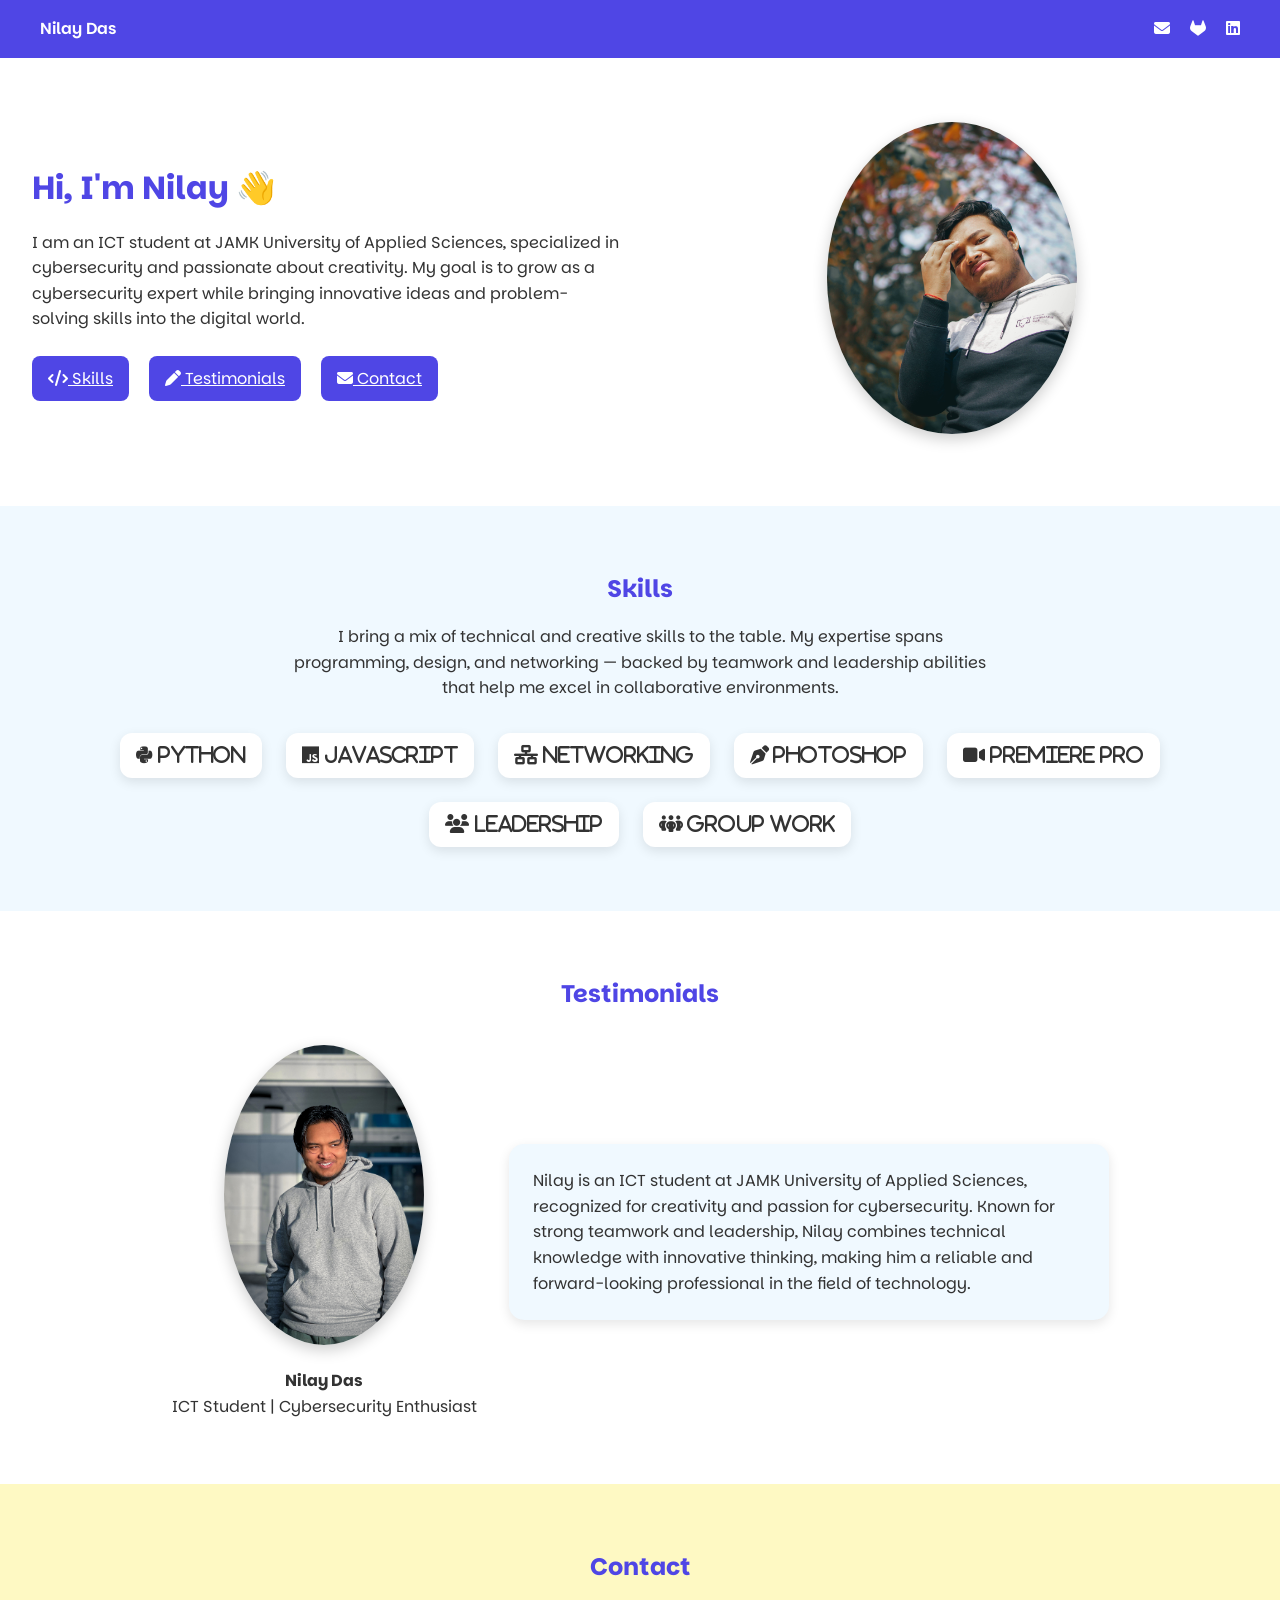
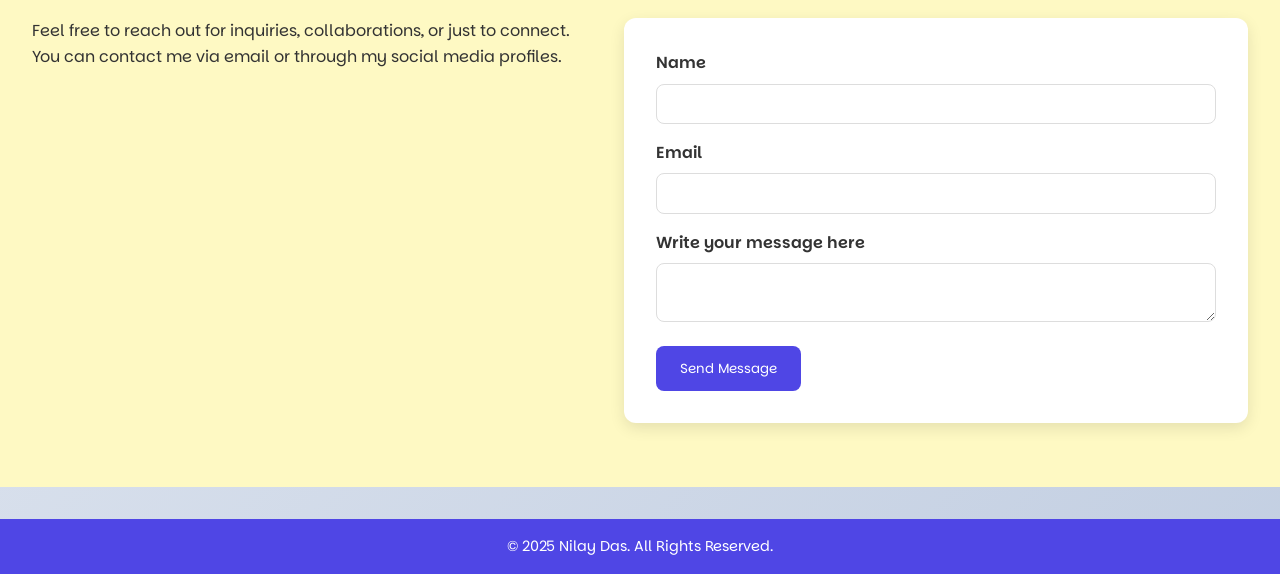
==== index.html @ c6dfdc64 "Added" ====
<!DOCTYPE html>
<html lang="en">
<head>
  <meta charset="UTF-8">
  <meta name="viewport" content="width=device-width, initial-scale=1.0">
  <title>Nilay Das | Portfolio</title>

  <link rel="preconnect" href="https://fonts.googleapis.com">
  <link rel="preconnect" href="https://fonts.gstatic.com" crossorigin>
  <link href="https://fonts.googleapis.com/css2?family=Parkinsans:wght@300..800&display=swap" rel="stylesheet">

  <link rel="stylesheet" href="https://cdnjs.cloudflare.com/ajax/libs/font-awesome/6.7.1/css/all.min.css" integrity="sha512-5Hs3dF2AEPkpNAR7UiOHba+lRSJNeM2ECkwxUIxC1Q/FLycGTbNapWXB4tP889k5T5Ju8fs4b1P5z/iB4nMfSQ==" crossorigin="anonymous" referrerpolicy="no-referrer" />

  <link rel="stylesheet" href="style.css">
</head>
<body>
  <nav class="nav-head">
    <div class="left_nav">
      <a href="index.html">Nilay Das</a>
    </div>

    <div class="right_nav">
      <a href="mailto:ag3567@student.jamk.fi" target="_blank" rel="noopener noreferrer">
        <i class="fa-solid fa-envelope"></i>
      </a>
      <a href="https://gitlab.labranet.jamk.fi/AG3567" target="_blank" rel="noopener noreferrer">
        <i class="fa-brands fa-gitlab"></i>
      </a>
      <a href="https://www.linkedin.com/in/nilay-das-b3485532b" target="_blank" rel="noopener noreferrer">
         <i class="fa-brands fa-linkedin"></i>
      </a>

    </div>
  </nav>

  <section class="about" id="about">
    <div class="text">
      <h2>Hi, I'm Nilay 👋</h2>
      <p>
        I am an ICT student at JAMK University of Applied Sciences, specialized in cybersecurity and passionate about creativity. 
        My goal is to grow as a cybersecurity expert while bringing innovative ideas and problem-solving skills into the digital world.
      </p>

      <div class="link">
        <a href="#skill"><i class="fa-solid fa-code"></i> Skills</a>
        <a href="#testimonial"><i class="fa-solid fa-pen"></i> Testimonials</a>
        <a href="#contact"><i class="fa-solid fa-envelope"></i> Contact</a>
      </div>
    </div>

    <div class="image">
      <img class="head_picture" src="Image/N2.jpg" alt="Portrait of Nilay Das">
    </div>
  </section>

  <section class="skill" id="skill">
    <div class="skill-text">
      <h2><span class="section-head">Skills</span></h2>
      <p>
        I bring a mix of technical and creative skills to the table. My expertise spans programming, design, and networking — 
        backed by teamwork and leadership abilities that help me excel in collaborative environments.
      </p>
    </div>
    <div class="skilled_topic">
      <i class="fa-brands fa-python"> Python</i>
      <i class="fa-brands fa-js"> JavaScript</i>
      <i class="fa-solid fa-network-wired"> Networking</i>
      <i class="fa-solid fa-pen-nib"> Photoshop</i>
      <i class="fa-solid fa-video"> Premiere Pro</i>
      <i class="fa-solid fa-users"> Leadership</i>
      <i class="fa-solid fa-people-group"> Group Work</i>
    </div>
  </section>

  <section class="testimonial" id="testimonial">
    <h2><span class="section-head">Testimonials</span></h2>
    <div class="testi_container">
      <div class="testi_picture">
        <img src="Image/N1.jpg" alt="Nilay Das">
        <h4>Nilay Das</h4>
        <p>ICT Student | Cybersecurity Enthusiast</p>
      </div>
      <div class="testi_text">
        <p>
          Nilay is an ICT student at JAMK University of Applied Sciences, recognized for creativity and passion for cybersecurity. 
          Known for strong teamwork and leadership, Nilay combines technical knowledge with innovative thinking, making him a reliable and forward-looking professional in the field of technology.
        </p>
      </div>
    </div>
  </section>

  <section class="contact" id="contact">
    <h2><span class="section-head">Contact</span></h2>
    <div class="con-container">
      <div class="con-text">
        <p>
          Feel free to reach out for inquiries, collaborations, or just to connect. 
          You can contact me via email or through my social media profiles.
        </p>
      </div>
      <div class="con-form">
        <form>
          <label for="name">Name</label>
          <input type="text" id="name" name="name" required>

          <label for="email">Email</label>
          <input type="email" id="email" name="email" required>

          <label for="message">Write your message here</label>
          <textarea id="message" name="message" required></textarea>

          <button type="submit">Send Message</button>
        </form>
      </div>
    </div>
  </section>

  <footer>
    <p>© 2025 Nilay Das. All Rights Reserved.</p>
  </footer>
</body>
</html>
---- style.css ----
* {
  margin: 0;
  padding: 0;
  box-sizing: border-box;
  font-family: "Parkinsans", sans-serif;
  scroll-behavior: smooth;
}

body {
  background: linear-gradient(135deg, #f5f7fa, #c3cfe2);
  color: #333;
  line-height: 1.6;
}

.nav-head {
  display: flex;
  justify-content: space-between;
  align-items: center;
  padding: 1rem 2rem;
  background: #4f46e5;
  color: white;
  position: sticky;
  top: 0;
  z-index: 1000;
}

.nav-head a {
  color: white;
  text-decoration: none;
  margin: 0 0.5rem;
  font-weight: 600;
  transition: 0.3s;
}

.nav-head a:hover {
  color: #ffcb05;
}

.about {
  display: flex;
  align-items: center;
  justify-content: space-between;
  padding: 4rem 2rem;
  flex-wrap: wrap;
  background: #ffffff;
}

.about .text {
  flex: 1;
  min-width: 300px;
  margin-right: 2rem;
}

.about h2 {
  font-size: 2rem;
  margin-bottom: 1rem;
  color: #4f46e5;
}

.about p {
  margin-bottom: 1.5rem;
}

.about .link a {
  display: inline-block;
  margin-right: 1rem;
  padding: 0.6rem 1rem;
  background: #4f46e5;
  color: white;
  border-radius: 8px;
  transition: 0.3s;
}

.about .link a:hover {
  background: #ffcb05;
  color: #333;
}

.about .image {
  flex: 1;
  text-align: center;
}

.about img {
  max-width: 250px;
  border-radius: 50%;
  box-shadow: 0 5px 15px rgba(0,0,0,0.2);
}

.skill {
  padding: 4rem 2rem;
  background: #f0f9ff;
  text-align: center;
}

.skill-text h2 {
  color: #4f46e5;
  margin-bottom: 1rem;
}

.about img,
.testi_picture img {
  max-width: 250px;
  border-radius: 50%;
  box-shadow: 0 5px 15px rgba(0,0,0,0.2);
  transition: transform 0.3s ease, box-shadow 0.3s ease;
}

.about img:hover,
.testi_picture img:hover {
  transform: scale(1.05); 
  box-shadow: 0 8px 20px rgba(0,0,0,0.25); 
}


.skill-text p {
  max-width: 700px;
  margin: 0 auto 2rem;
}

.skilled_topic {
  display: flex;
  flex-wrap: wrap;
  justify-content: center;
  gap: 1.5rem;
}

.skilled_topic i {
  font-size: 1.2rem;
  padding: 0.8rem 1rem;
  border-radius: 12px;
  background: white;
  box-shadow: 0 4px 12px rgba(0,0,0,0.1);
  transition: 0.3s;
}

.skilled_topic i:hover {
  transform: translateY(-5px);
  background: #ffcb05;
  color: #333;
}

.testimonial {
  padding: 4rem 2rem;
  background: #ffffff;
}

.testimonial h2 {
  text-align: center;
  color: #4f46e5;
  margin-bottom: 2rem;
}

.testi_container {
  display: flex;
  align-items: center;
  justify-content: center;
  flex-wrap: wrap;
  gap: 2rem;
}

.testi_picture {
  text-align: center;
}

.testi_picture img {
  width: 200px;
  border-radius: 50%;
  box-shadow: 0 5px 15px rgba(0,0,0,0.2);
  margin-bottom: 1rem;
}

.testi_text {
  max-width: 600px;
  background: #f0f9ff;
  padding: 1.5rem;
  border-radius: 15px;
  box-shadow: 0 4px 12px rgba(0,0,0,0.1);
}

.contact {
  padding: 4rem 2rem;
  background: #fef9c3;
}

.contact h2 {
  text-align: center;
  color: #4f46e5;
  margin-bottom: 2rem;
}

.con-container {
  display: flex;
  justify-content: center;
  align-items: flex-start;
  gap: 2rem;
  flex-wrap: wrap;
}

.con-text {
  flex: 1;
  min-width: 250px;
}

.con-form {
  flex: 1;
  min-width: 300px;
  background: white;
  padding: 2rem;
  border-radius: 12px;
  box-shadow: 0 5px 15px rgba(0,0,0,0.1);
}

.con-form label {
  display: block;
  margin-bottom: 0.5rem;
  font-weight: 600;
}

.con-form input,
.con-form textarea {
  width: 100%;
  padding: 0.6rem;
  margin-bottom: 1rem;
  border: 1px solid #ddd;
  border-radius: 8px;
}

.con-form button {
  padding: 0.8rem 1.5rem;
  background: #4f46e5;
  color: white;
  border: none;
  border-radius: 8px;
  cursor: pointer;
  transition: 0.3s;
}

.con-form button:hover {
  background: #ffcb05;
  color: #333;
}

footer {
  text-align: center;
  padding: 1rem;
  background: #4f46e5;
  color: white;
  font-size: 0.9rem;
  margin-top: 2rem;
}

@media (max-width: 768px) {
  .about {
    flex-direction: column;
    text-align: center;
  }

  .about .text {
    margin-right: 0;
  }

  .con-container {
    flex-direction: column;
  }

  .testi_container {
    flex-direction: column;
  }
}
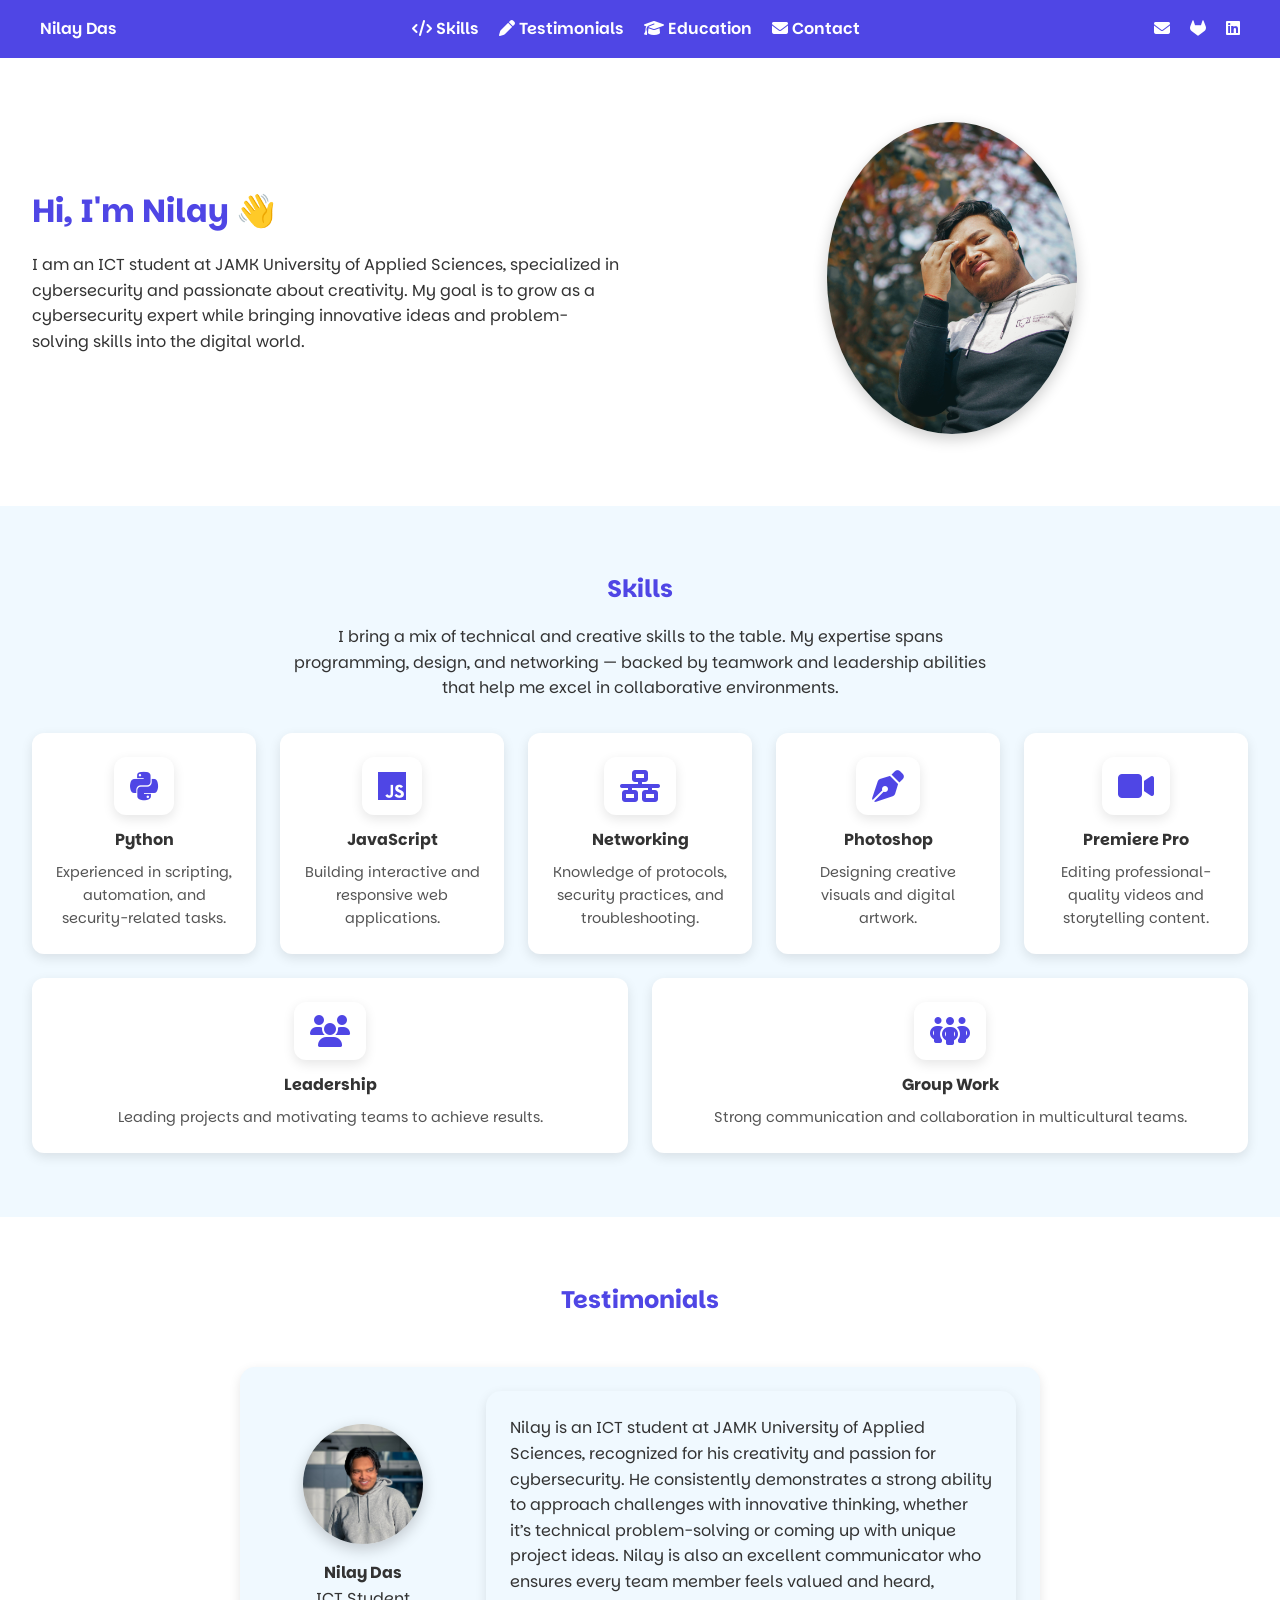
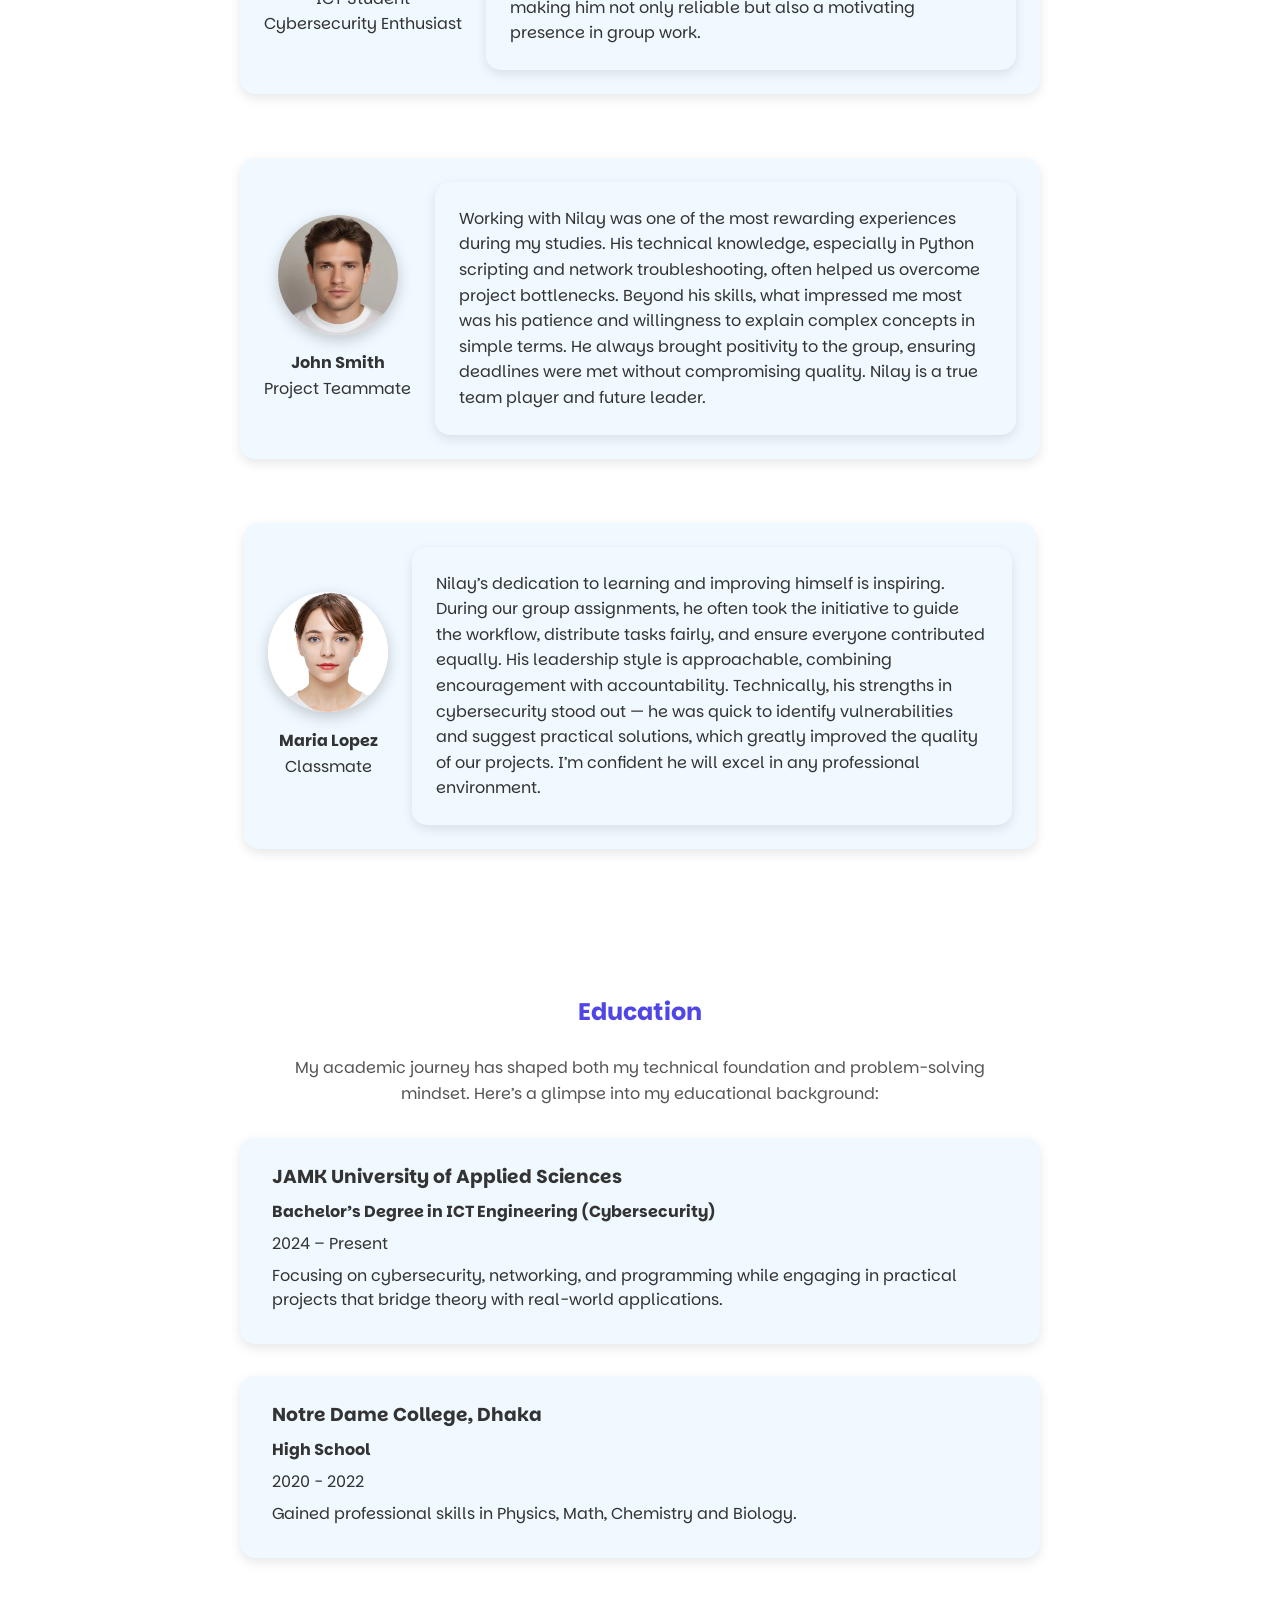
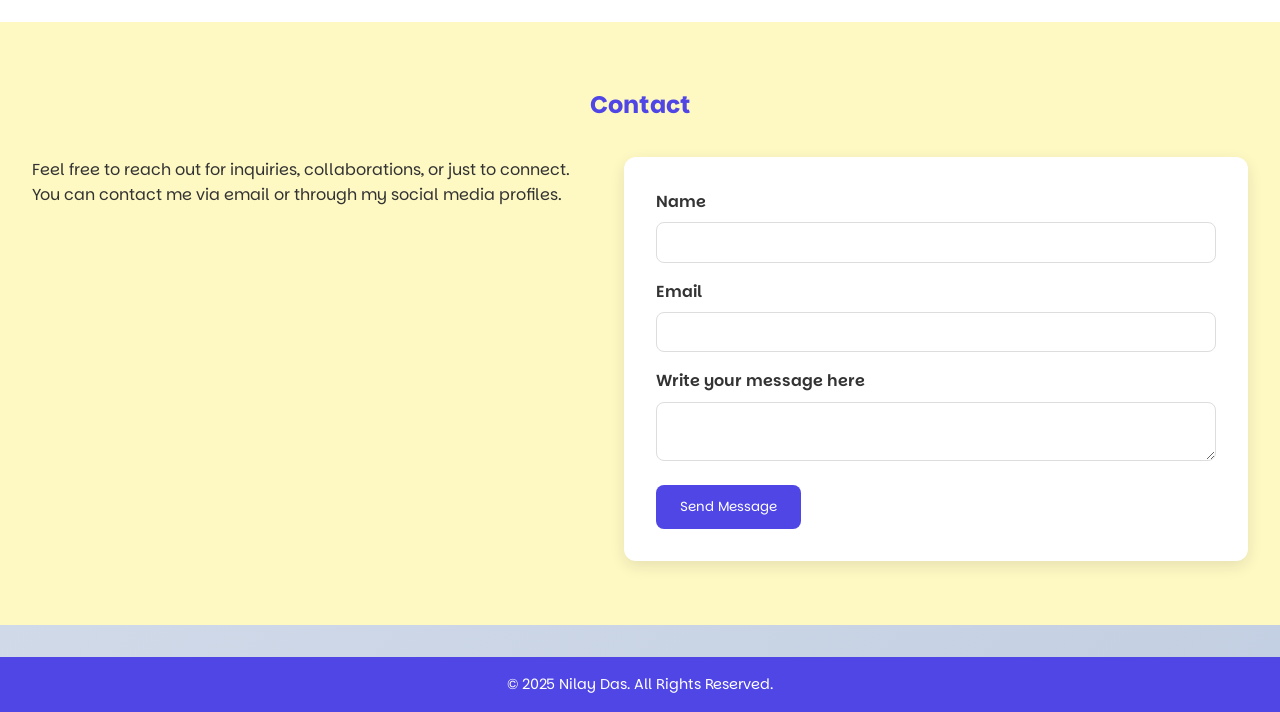
==== commit df2ae9ec: "done" ====
--- a/index.html
+++ b/index.html
@@ -18,6 +18,13 @@
     <div class="left_nav">
       <a href="index.html">Nilay Das</a>
     </div>
+
+    <div class="link">
+        <a href="#skill"><i class="fa-solid fa-code"></i> Skills</a>
+        <a href="#testimonial"><i class="fa-solid fa-pen"></i> Testimonials</a>
+        <a href="#education"><i class="fa-solid fa-graduation-cap"></i> Education</a>
+        <a href="#contact"><i class="fa-solid fa-envelope"></i> Contact</a>
+      </div>
 
     <div class="right_nav">
       <a href="mailto:ag3567@student.jamk.fi" target="_blank" rel="noopener noreferrer">
@@ -41,11 +48,7 @@
         My goal is to grow as a cybersecurity expert while bringing innovative ideas and problem-solving skills into the digital world.
       </p>
 
-      <div class="link">
-        <a href="#skill"><i class="fa-solid fa-code"></i> Skills</a>
-        <a href="#testimonial"><i class="fa-solid fa-pen"></i> Testimonials</a>
-        <a href="#contact"><i class="fa-solid fa-envelope"></i> Contact</a>
-      </div>
+      
     </div>
 
     <div class="image">
@@ -54,40 +57,144 @@
   </section>
 
   <section class="skill" id="skill">
-    <div class="skill-text">
-      <h2><span class="section-head">Skills</span></h2>
-      <p>
-        I bring a mix of technical and creative skills to the table. My expertise spans programming, design, and networking — 
-        backed by teamwork and leadership abilities that help me excel in collaborative environments.
-      </p>
-    </div>
-    <div class="skilled_topic">
-      <i class="fa-brands fa-python"> Python</i>
-      <i class="fa-brands fa-js"> JavaScript</i>
-      <i class="fa-solid fa-network-wired"> Networking</i>
-      <i class="fa-solid fa-pen-nib"> Photoshop</i>
-      <i class="fa-solid fa-video"> Premiere Pro</i>
-      <i class="fa-solid fa-users"> Leadership</i>
-      <i class="fa-solid fa-people-group"> Group Work</i>
-    </div>
-  </section>
+  <div class="skill-text">
+    <h2><span class="section-head">Skills</span></h2>
+    <p>
+      I bring a mix of technical and creative skills to the table. My expertise spans programming, design, and networking — 
+      backed by teamwork and leadership abilities that help me excel in collaborative environments.
+    </p>
+  </div>
+  <div class="skilled_topic">
+    <div class="skill-card">
+      <i class="fa-brands fa-python"></i>
+      <h4>Python</h4>
+      <p>Experienced in scripting, automation, and security-related tasks.</p>
+    </div>
+    <div class="skill-card">
+      <i class="fa-brands fa-js"></i>
+      <h4>JavaScript</h4>
+      <p>Building interactive and responsive web applications.</p>
+    </div>
+    <div class="skill-card">
+      <i class="fa-solid fa-network-wired"></i>
+      <h4>Networking</h4>
+      <p>Knowledge of protocols, security practices, and troubleshooting.</p>
+    </div>
+    <div class="skill-card">
+      <i class="fa-solid fa-pen-nib"></i>
+      <h4>Photoshop</h4>
+      <p>Designing creative visuals and digital artwork.</p>
+    </div>
+    <div class="skill-card">
+      <i class="fa-solid fa-video"></i>
+      <h4>Premiere Pro</h4>
+      <p>Editing professional-quality videos and storytelling content.</p>
+    </div>
+    <div class="skill-card">
+      <i class="fa-solid fa-users"></i>
+      <h4>Leadership</h4>
+      <p>Leading projects and motivating teams to achieve results.</p>
+    </div>
+    <div class="skill-card">
+      <i class="fa-solid fa-people-group"></i>
+      <h4>Group Work</h4>
+      <p>Strong communication and collaboration in multicultural teams.</p>
+    </div>
+  </div>
+</section>
+
 
   <section class="testimonial" id="testimonial">
-    <h2><span class="section-head">Testimonials</span></h2>
-    <div class="testi_container">
+  <h2><span class="section-head">Testimonials</span></h2>
+  <div class="testi_container">
+    
+    <div class="testi_item">
       <div class="testi_picture">
         <img src="Image/N1.jpg" alt="Nilay Das">
         <h4>Nilay Das</h4>
-        <p>ICT Student | Cybersecurity Enthusiast</p>
+        <p>ICT Student <br> Cybersecurity Enthusiast</p>
       </div>
       <div class="testi_text">
         <p>
-          Nilay is an ICT student at JAMK University of Applied Sciences, recognized for creativity and passion for cybersecurity. 
-          Known for strong teamwork and leadership, Nilay combines technical knowledge with innovative thinking, making him a reliable and forward-looking professional in the field of technology.
+          Nilay is an ICT student at JAMK University of Applied Sciences, recognized for his creativity and passion for cybersecurity. 
+          He consistently demonstrates a strong ability to approach challenges with innovative thinking, whether it’s technical problem-solving 
+          or coming up with unique project ideas. Nilay is also an excellent communicator who ensures every team member feels valued and heard, 
+          making him not only reliable but also a motivating presence in group work.
+        </p>
+      </div>
+    </div>
+
+    <div class="testi_item">
+      <div class="testi_picture">
+        <img src="Image/OIP.webp" alt="Colleague 1">
+        <h4>John Smith</h4>
+        <p>Project Teammate</p>
+      </div>
+      <div class="testi_text">
+        <p>
+          Working with Nilay was one of the most rewarding experiences during my studies. 
+          His technical knowledge, especially in Python scripting and network troubleshooting, 
+          often helped us overcome project bottlenecks. Beyond his skills, what impressed me most was his patience 
+          and willingness to explain complex concepts in simple terms. He always brought positivity to the group, 
+          ensuring deadlines were met without compromising quality. Nilay is a true team player and future leader.
+        </p>
+      </div>
+    </div>
+
+    <div class="testi_item">
+      <div class="testi_picture">
+        <img src="Image/N3.jpg" alt="Colleague 2">
+        <h4>Maria Lopez</h4>
+        <p>Classmate</p>
+      </div>
+      <div class="testi_text">
+        <p>
+          Nilay’s dedication to learning and improving himself is inspiring. 
+          During our group assignments, he often took the initiative to guide the workflow, 
+          distribute tasks fairly, and ensure everyone contributed equally. His leadership style is approachable, 
+          combining encouragement with accountability. Technically, his strengths in cybersecurity stood out — 
+          he was quick to identify vulnerabilities and suggest practical solutions, which greatly improved the quality of our projects. 
+          I’m confident he will excel in any professional environment.
+        </p>
+      </div>
+    </div>
+
+  </div>
+</section>
+
+
+
+    <section class="education" id="education">
+    <div class="education-text">
+      <h2><span class="section-head">Education</span></h2>
+      <p>
+        My academic journey has shaped both my technical foundation and problem-solving mindset. 
+        Here’s a glimpse into my educational background:
+      </p>
+    </div>
+
+    <div class="edu-container">
+      <div class="edu-item">
+        <h3>JAMK University of Applied Sciences</h3>
+        <p><strong>Bachelor’s Degree in ICT Engineering (Cybersecurity)</strong></p>
+        <p>2024 – Present</p>
+        <p>
+          Focusing on cybersecurity, networking, and programming while engaging in practical projects 
+          that bridge theory with real-world applications.
+        </p>
+      </div>
+
+      <div class="edu-item">
+        <h3>Notre Dame College, Dhaka</h3>
+        <p><strong>High School</strong></p>
+        <p>2020 - 2022</p>
+        <p>
+          Gained professional skills in Physics, Math, Chemistry and Biology.
         </p>
       </div>
     </div>
   </section>
+
 
   <section class="contact" id="contact">
     <h2><span class="section-head">Contact</span></h2>
--- a/style.css
+++ b/style.css
@@ -176,6 +176,114 @@
   padding: 1.5rem;
   border-radius: 15px;
   box-shadow: 0 4px 12px rgba(0,0,0,0.1);
+}
+
+.education {
+  padding: 4rem 2rem;
+  background: #ffffff;
+}
+
+.education h2 {
+  text-align: center;
+  color: #4f46e5;
+  margin-bottom: 1.5rem;
+}
+
+.education-text p {
+  max-width: 700px;
+  margin: 0 auto 2rem;
+  text-align: center;
+  color: #555;
+}
+
+.edu-container {
+  display: flex;
+  flex-direction: column;
+  gap: 2rem;
+  max-width: 800px;
+  margin: 0 auto;
+}
+
+.edu-item {
+  background: #f0f9ff;
+  padding: 1.5rem 2rem;
+  border-radius: 15px;
+  box-shadow: 0 4px 12px rgba(0,0,0,0.1);
+  transition: transform 0.3s ease, box-shadow 0.3s ease;
+}
+
+.edu-item:hover {
+  transform: translateY(-5px);
+  box-shadow: 0 6px 18px rgba(0,0,0,0.15);
+}
+
+.edu-item h3 {
+  color: #333;
+  margin-bottom: 0.5rem;
+}
+
+.edu-item p {
+  margin-bottom: 0.5rem;
+  line-height: 1.5;
+}
+
+
+.skill-card {
+  flex: 1 1 220px;
+  background: white;
+  padding: 1.5rem;
+  border-radius: 12px;
+  box-shadow: 0 4px 12px rgba(0,0,0,0.1);
+  text-align: center;
+  transition: transform 0.3s ease, box-shadow 0.3s ease;
+}
+
+.skill-card i {
+  font-size: 2rem;
+  margin-bottom: 0.8rem;
+  color: #4f46e5;
+}
+
+.skill-card h4 {
+  margin-bottom: 0.5rem;
+  color: #333;
+}
+
+.skill-card p {
+  font-size: 0.9rem;
+  color: #555;
+}
+
+.skill-card:hover {
+  transform: translateY(-5px);
+  box-shadow: 0 6px 18px rgba(0,0,0,0.15);
+}
+
+.testi_item {
+  display: flex;
+  align-items: center;
+  gap: 1.5rem;
+  background: #f0f9ff;
+  padding: 1.5rem;
+  border-radius: 15px;
+  box-shadow: 0 4px 12px rgba(0,0,0,0.1);
+  max-width: 800px;
+  margin: 1rem auto;
+  flex-wrap: wrap;
+}
+
+.testi_item .testi_picture {
+  text-align: center;
+}
+
+.testi_item .testi_picture img {
+  width: 120px;
+  border-radius: 50%;
+  margin-bottom: 0.5rem;
+}
+
+.testi_item .testi_text {
+  flex: 1;
 }
 
 .contact {
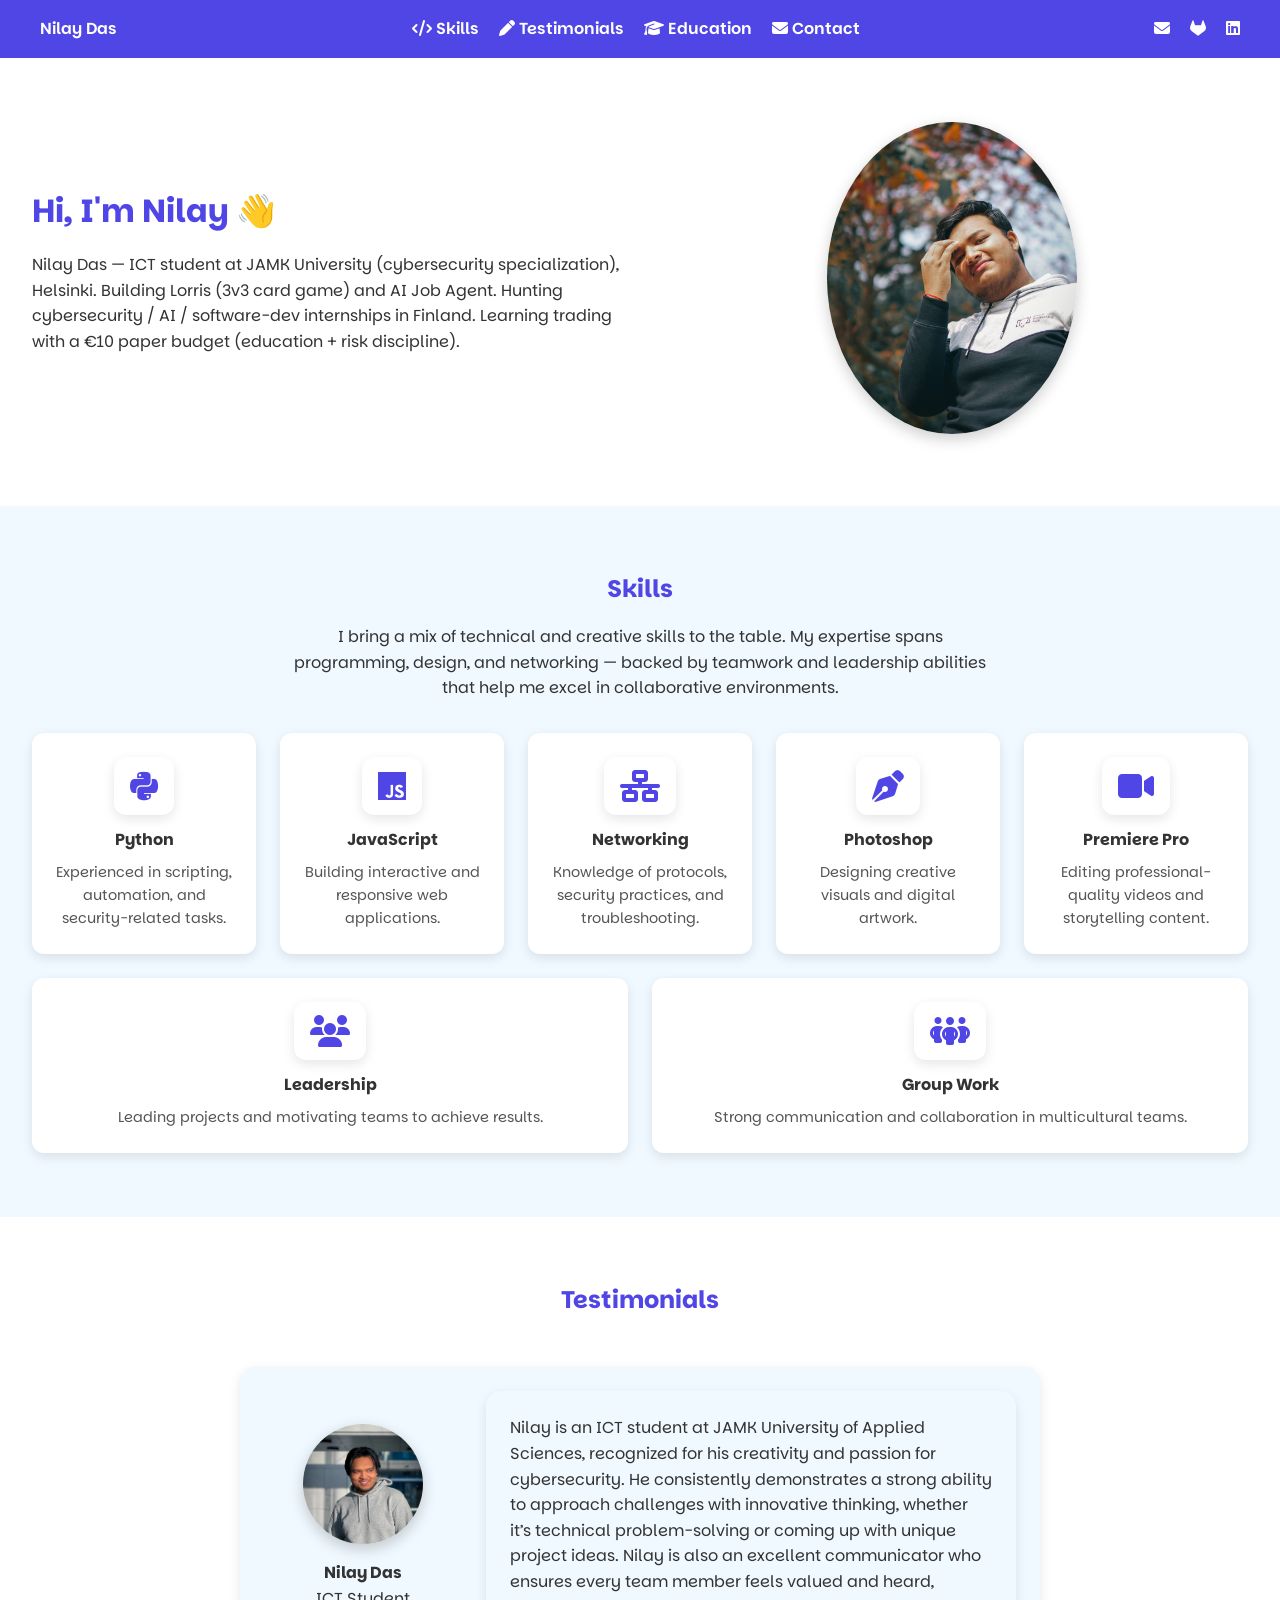
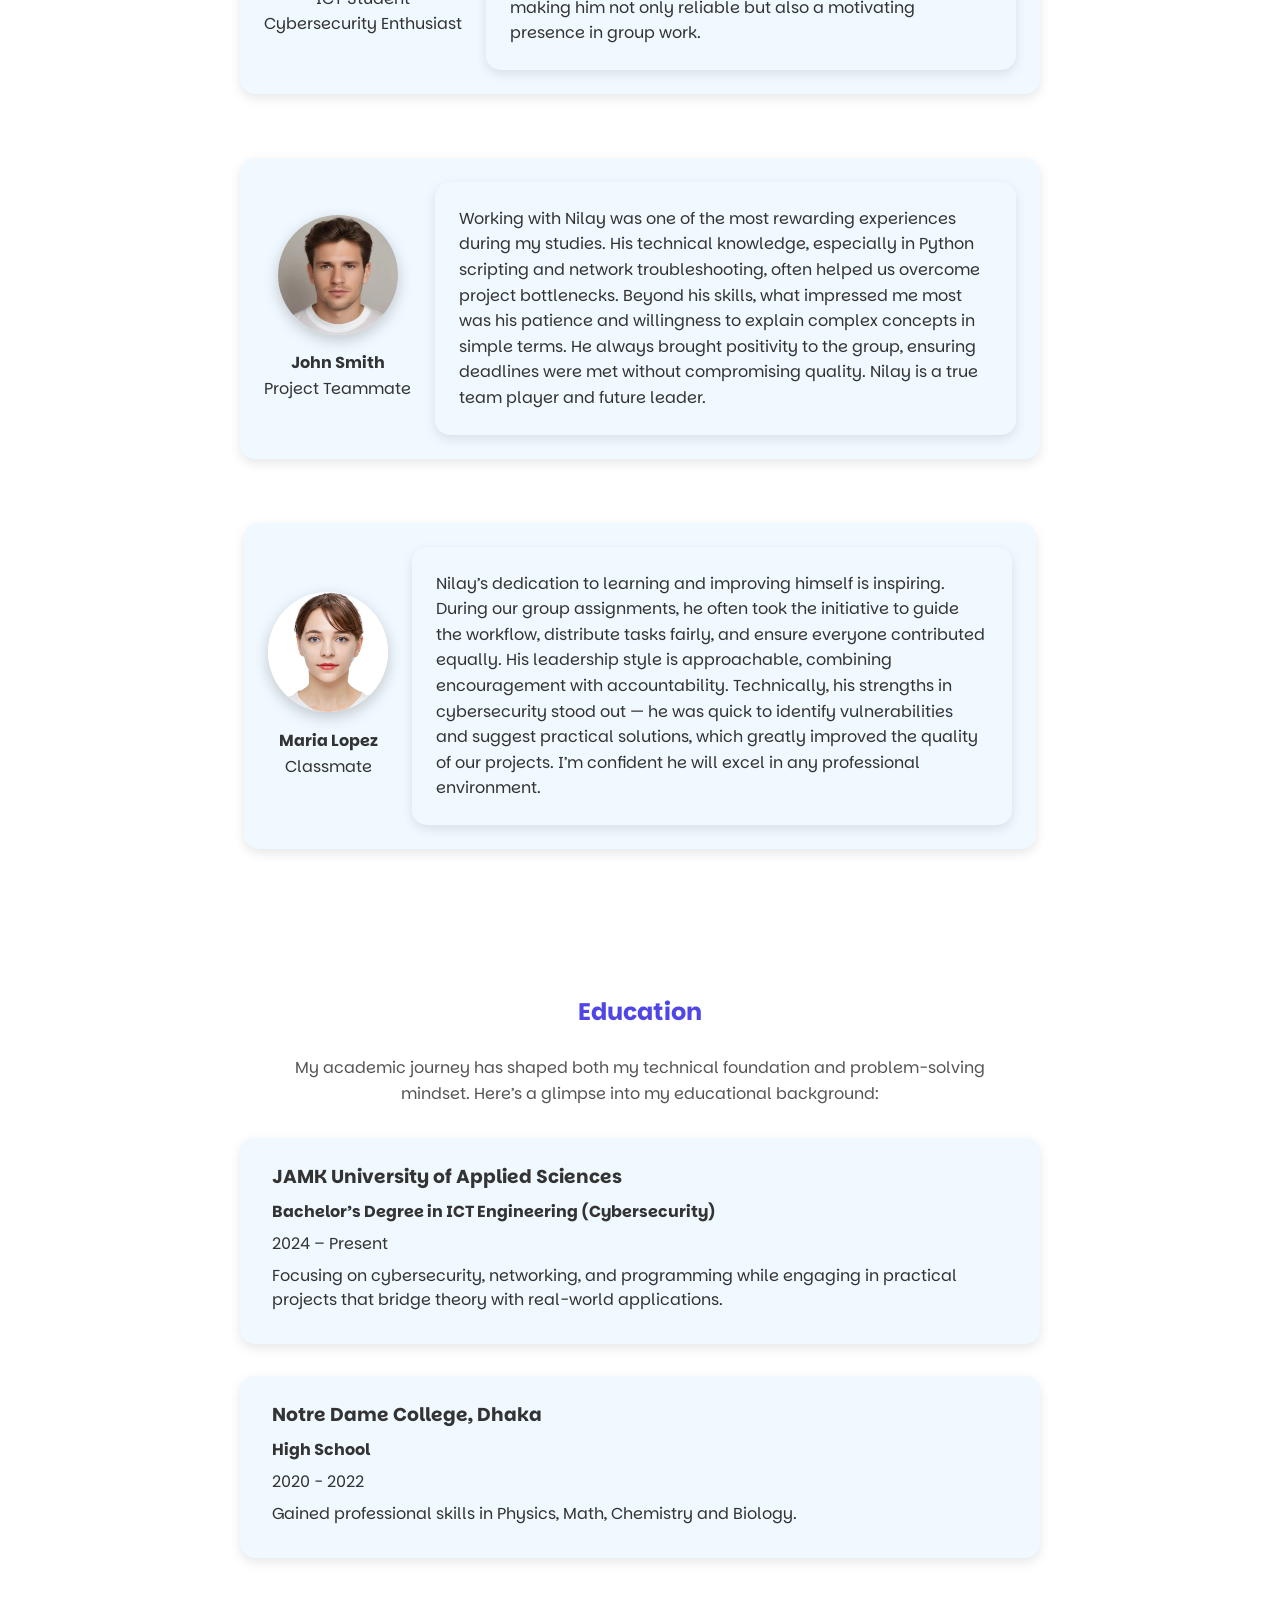
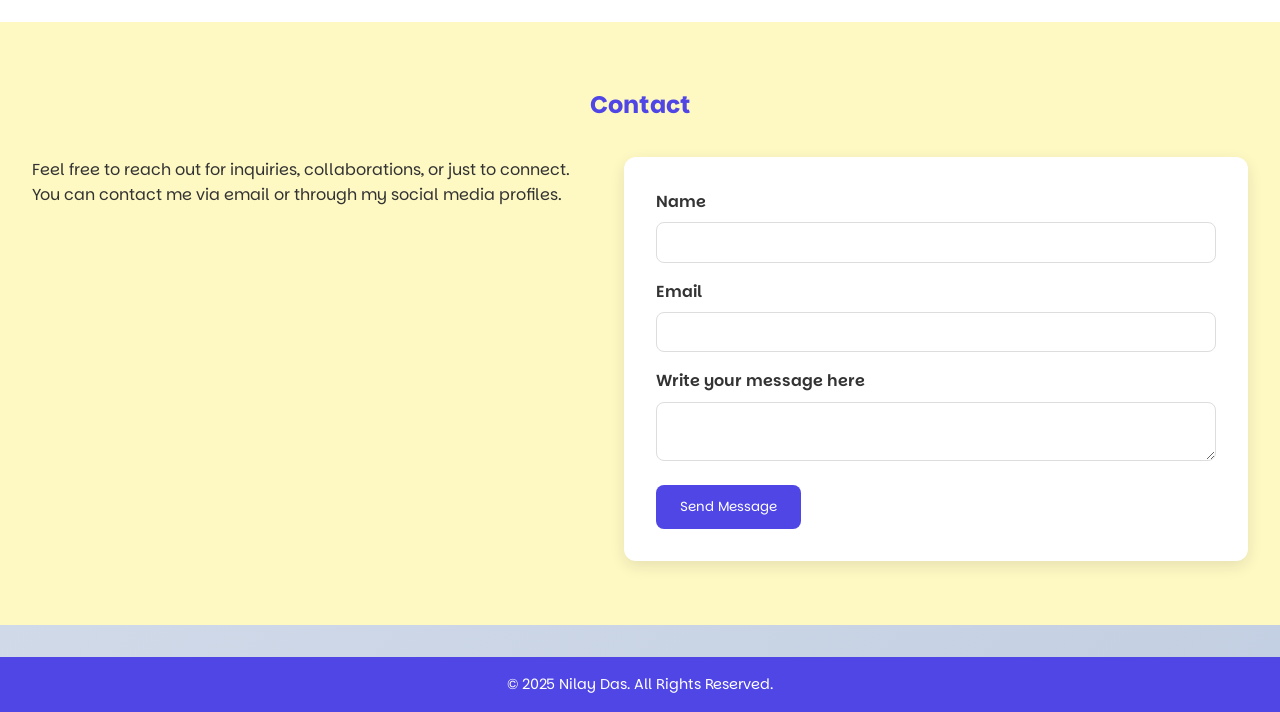
==== commit d2ea7e89: "Update about me" ====
--- a/index.html
+++ b/index.html
@@ -44,8 +44,7 @@
     <div class="text">
       <h2>Hi, I'm Nilay 👋</h2>
       <p>
-        I am an ICT student at JAMK University of Applied Sciences, specialized in cybersecurity and passionate about creativity. 
-        My goal is to grow as a cybersecurity expert while bringing innovative ideas and problem-solving skills into the digital world.
+        Nilay Das — ICT student at JAMK University (cybersecurity specialization), Helsinki. Building Lorris (3v3 card game) and AI Job Agent. Hunting cybersecurity / AI / software-dev internships in Finland. Learning trading with a €10 paper budget (education + risk discipline).
       </p>
 
       
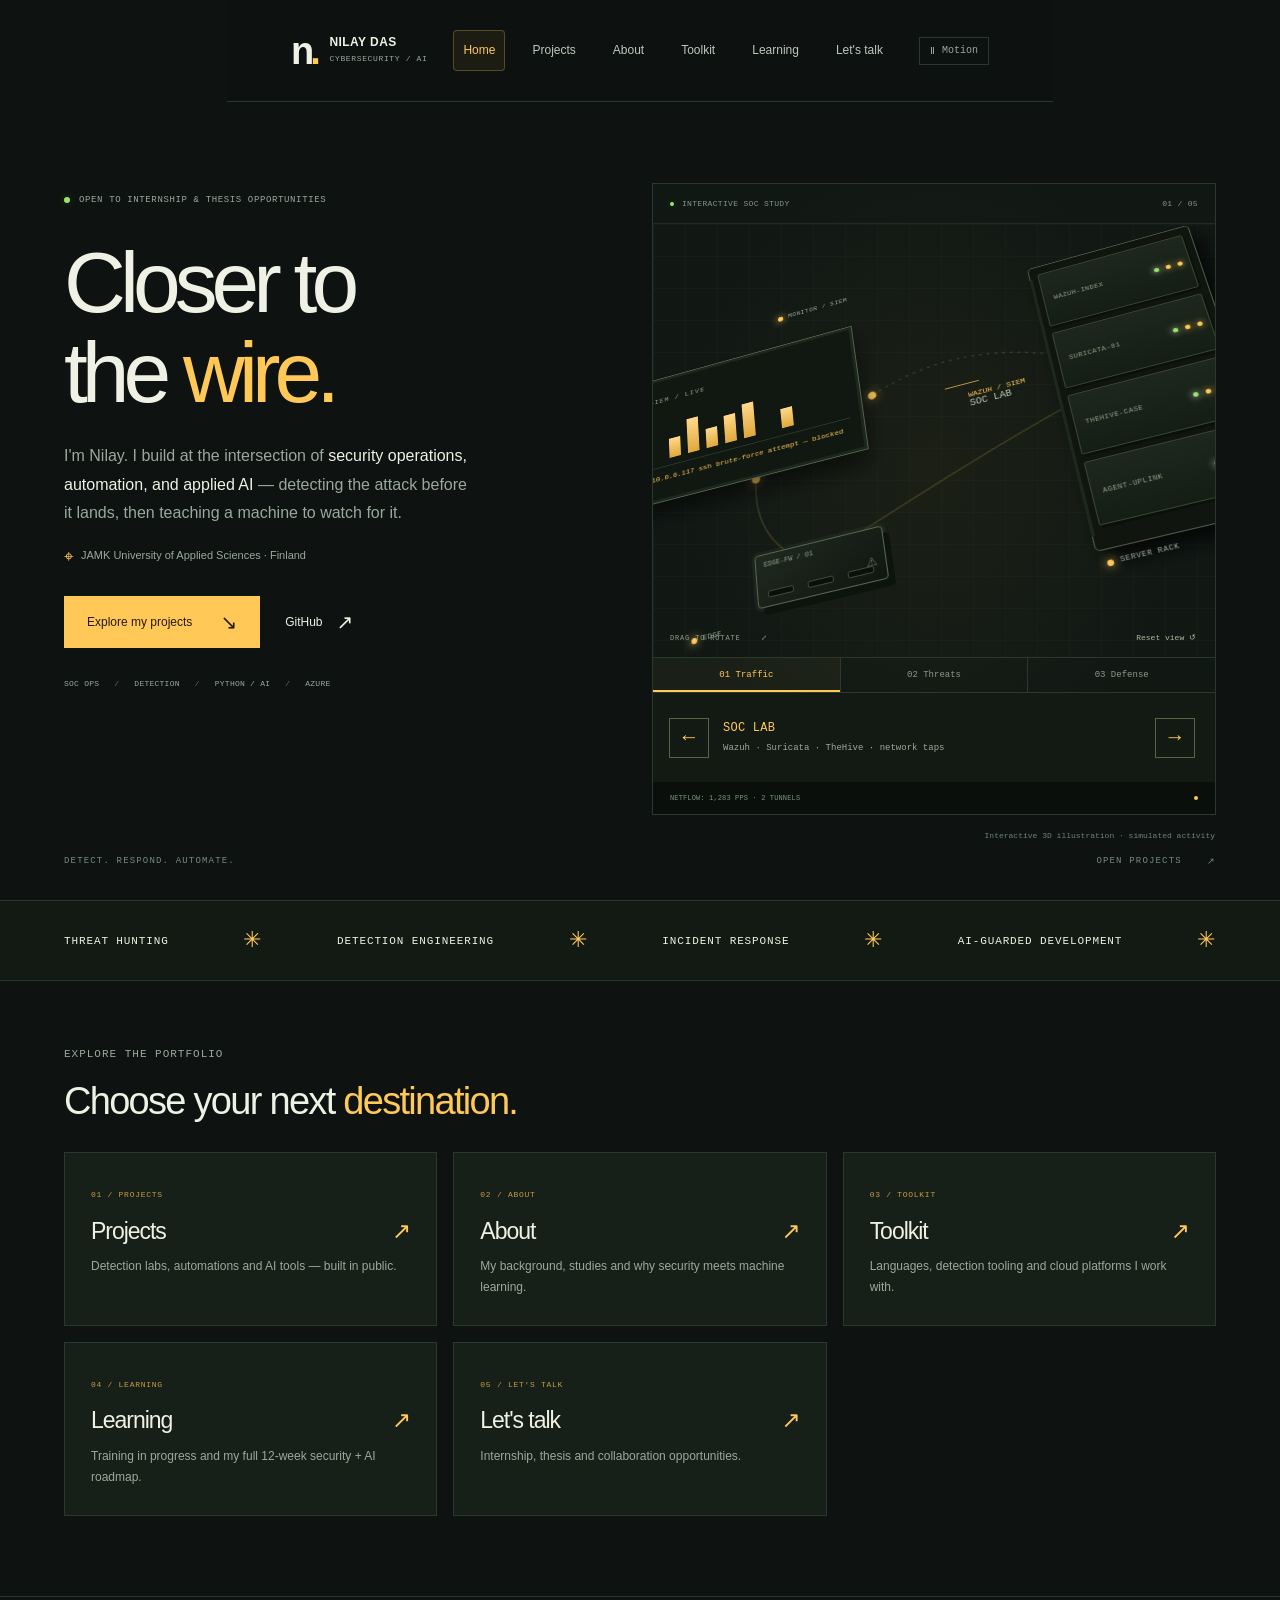
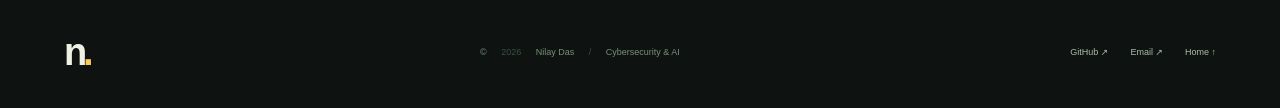
==== commit 7ec09668: "Rebuild portfolio: Cybersecurity & AI (SOC-ops theme, interactive hero)" ====
--- a/index.html
+++ b/index.html
@@ -1,228 +1,100 @@
-<!DOCTYPE html>
+<!doctype html>
 <html lang="en">
 <head>
-  <meta charset="UTF-8">
-  <meta name="viewport" content="width=device-width, initial-scale=1.0">
-  <title>Nilay Das | Portfolio</title>
+  <meta charset="UTF-8"><meta name="viewport" content="width=device-width, initial-scale=1">
+  <meta name="theme-color" content="#0e1210">
+  <meta name="description" content="Nilay Das — Cybersecurity & AI student at JAMK University of Applied Sciences, Finland. SOC operations, detection engineering, automation and AI security.">
+  <meta property="og:title" content="Nilay Das — Cybersecurity & AI">
+  <meta property="og:description" content="Closer to the wire. A portfolio of SOC operations, detection engineering, and AI security.">
+  <meta property="og:type" content="website">
+  <title>Nilay Das — Cybersecurity & AI</title>
+  <link rel="icon" href="./favicon.svg" type="image/svg+xml">
+  <link rel="stylesheet" href="./styles.css">
+  <script src="./app.js" defer></script>
+</head>
+<body data-page="home">
+<a class="skip-link" href="#main">Skip to content</a>
+<header class="site-header">
+  <a href="./index.html" class="brand" aria-label="Nilay Das, home"><span class="brand-mark">n<span>.</span></span><span>NILAY DAS<small>CYBERSECURITY / AI</small></span></a>
+  <nav aria-label="Main navigation"><a href="./index.html" aria-current="page">Home</a><a href="./projects.html">Projects</a><a href="./about.html">About</a><a href="./toolkit.html">Toolkit</a><a href="./learning.html">Learning</a><a href="./contact.html">Let's talk</a></nav>
+  <button id="motion-toggle" class="motion-button" type="button" aria-pressed="false" aria-label="Pause animations" title="Pause animations"><span aria-hidden="true">Ⅱ</span><span class="motion-text">Motion</span></button>
+  <button class="menu-toggle" id="menu-toggle" aria-expanded="false" aria-controls="mobile-nav" aria-label="Open navigation"><span></span><span></span></button>
+</header>
+<nav class="mobile-nav" id="mobile-nav" aria-label="Mobile navigation" hidden><a href="./index.html" aria-current="page">Home</a><a href="./projects.html">Projects</a><a href="./about.html">About</a><a href="./toolkit.html">Toolkit</a><a href="./learning.html">Learning</a><a href="./contact.html">Let's talk</a></nav>
 
-  <link rel="preconnect" href="https://fonts.googleapis.com">
-  <link rel="preconnect" href="https://fonts.gstatic.com" crossorigin>
-  <link href="https://fonts.googleapis.com/css2?family=Parkinsans:wght@300..800&display=swap" rel="stylesheet">
+<main id="main">
+<section class="hero section-wrap" id="home" aria-labelledby="hero-title">
+  <div class="hero-copy">
+    <p class="eyebrow"><span class="status-dot"></span> OPEN TO INTERNSHIP &amp; THESIS OPPORTUNITIES</p>
+    <h1 id="hero-title">Closer to<br>the <em>wire.</em></h1>
+    <p class="hero-description">I'm Nilay. I build at the intersection of <strong>security operations, automation, and applied AI</strong> — detecting the attack before it lands, then teaching a machine to watch for it.</p>
+    <p class="hero-location"><span aria-hidden="true">⌖</span> JAMK University of Applied Sciences · Finland</p>
+    <div class="hero-actions"><a class="button primary" href="./projects.html">Explore my projects <span aria-hidden="true">↘</span></a><a class="button text-button" href="https://github.com/NilayDaa" target="_blank" rel="noopener noreferrer">GitHub <span aria-hidden="true">↗</span></a></div>
+    <div class="hero-topics"><span>SOC OPS</span><span>DETECTION</span><span>PYTHON / AI</span><span>AZURE</span></div>
+  </div>
 
-  <link rel="stylesheet" href="https://cdnjs.cloudflare.com/ajax/libs/font-awesome/6.7.1/css/all.min.css" integrity="sha512-5Hs3dF2AEPkpNAR7UiOHba+lRSJNeM2ECkwxUIxC1Q/FLycGTbNapWXB4tP889k5T5Ju8fs4b1P5z/iB4nMfSQ==" crossorigin="anonymous" referrerpolicy="no-referrer" />
+  <div class="ops-panel">
+    <div class="panel-topline"><span><span class="status-dot"></span> INTERACTIVE SOC STUDY</span><span id="ops-position">01 / 05</span></div>
+    <div class="ops-stage" id="ops-stage" data-mode="traffic" data-station="0" aria-label="Interactive 3D illustration of a SOC operations environment; drag to rotate">
+      <div class="ops-scene">
+        <div class="ops-sway">
+          <div class="ops-rig" id="ops-rig">
+            <svg class="link-layer" viewBox="0 0 680 460" aria-hidden="true">
+              <g class="link-line"><path d="M215 322 C 320 282, 400 252, 480 228"/><path d="M150 222 C 142 280, 172 312, 200 326"/><path d="M284 160 C 360 130, 430 142, 505 182" class="long"/></g>
+              <circle class="packet p1" cx="0" cy="0" r="4.5"/>
+              <circle class="packet p2" cx="0" cy="0" r="4.5"/>
+              <circle class="packet p3" cx="0" cy="0" r="4.5"/>
+              <circle class="packet packet-red pr1" cx="0" cy="0" r="5"/>
+              <circle class="packet packet-red pr2" cx="0" cy="0" r="5"/>
+            </svg>
+            <div class="dash-monitor">
+              <span class="dash-head">SIEM / LIVE</span>
+              <div class="dash-bars"><i></i><i></i><i></i><i></i><i></i><i></i><i></i><i></i></div>
+              <span class="dash-ticker" id="dash-ticker">10.0.0.117 ssh brute-force attempt — blocked</span>
+            </div>
+            <div class="fw-appliance"><i class="vent v1"></i><i class="vent v2"></i><i class="vent v3"></i><small>EDGE-FW / 01</small></div>
+            <div class="rack" id="rack">
+              <div class="blade"><span class="blade-label">WAZUH-INDEX</span><i class="b-led"></i><i class="b-led"></i><i class="b-led"></i></div>
+              <div class="blade"><span class="blade-label">SURICATA-01</span><i class="b-led"></i><i class="b-led"></i><i class="b-led"></i></div>
+              <div class="blade"><span class="blade-label">THEHIVE-CASE</span><i class="b-led"></i><i class="b-led"></i><i class="b-led"></i></div>
+              <div class="blade"><span class="blade-label">AGENT-UPLINK</span><i class="b-led"></i><i class="b-led"></i><i class="b-led"></i></div>
+            </div>
+            <span class="ops-node n-mon"><i class="node-dot"></i>MONITOR / SIEM</span>
+            <span class="ops-node n-fw"><i class="node-dot"></i>EDGE</span>
+            <span class="ops-node n-rack"><i class="node-dot"></i>SERVER RACK</span>
+            <div class="alert-strip" data-layer="threats"><span>⚠</span><strong id="alert-text">CRIT — BRUTE-FORCE SSH 10.0.0.117 → 10.0.0.5</strong></div>
+            <div class="defense-ticks" data-layer="defense"><i>✓ HOSTS ISOLATED</i><i>✓ ALERT TRIAGED</i><i>✓ IOCs SHARED</i></div>
+            <div class="ops-callout"><span></span><small>WAZUH / SIEM</small><strong>SOC LAB</strong></div>
+          </div>
+        </div>
+      </div>
+      <span class="stage-label">DRAG TO ROTATE <span aria-hidden="true">⤢</span></span>
+      <button class="reset-view" id="reset-view" type="button">Reset view ↺</button>
+    </div>
+    <div class="ops-controls" aria-label="Illustration modes"><button type="button" class="active" data-mode="traffic" aria-pressed="true">01 Traffic</button><button type="button" data-mode="threats" aria-pressed="false">02 Threats</button><button type="button" data-mode="defense" aria-pressed="false">03 Defense</button></div>
+    <div class="ops-navigation"><button id="ops-prev" type="button" aria-label="Previous station">←</button><div aria-live="polite" aria-atomic="true"><h2 id="ops-title">SOC LAB</h2><p id="ops-subtitle">Wazuh · Suricata · TheHive · network taps</p></div><button id="ops-next" type="button" aria-label="Next station">→</button></div>
+    <div class="ops-readout"><span id="ops-readout-text">NETFLOW: 1,283 PPS · 2 TUNNELS</span><span class="readout-light"></span></div>
+    <p class="simulation-caption">Interactive 3D illustration · simulated activity</p>
+  </div>
 
-  <link rel="stylesheet" href="style.css">
-</head>
-<body>
-  <nav class="nav-head">
-    <div class="left_nav">
-      <a href="index.html">Nilay Das</a>
-    </div>
+  <div class="hero-bottom"><span>DETECT. RESPOND. AUTOMATE.</span><a href="./projects.html">OPEN PROJECTS <span aria-hidden="true">↗</span></a></div>
+</section>
 
-    <div class="link">
-        <a href="#skill"><i class="fa-solid fa-code"></i> Skills</a>
-        <a href="#testimonial"><i class="fa-solid fa-pen"></i> Testimonials</a>
-        <a href="#education"><i class="fa-solid fa-graduation-cap"></i> Education</a>
-        <a href="#contact"><i class="fa-solid fa-envelope"></i> Contact</a>
-      </div>
+<div class="skills-marquee" aria-label="Core areas"><div><span>THREAT HUNTING</span><i>✳</i><span>DETECTION ENGINEERING</span><i>✳</i><span>INCIDENT RESPONSE</span><i>✳</i><span>AI-GUARDED DEVELOPMENT</span><i>✳</i></div></div>
 
-    <div class="right_nav">
-      <a href="mailto:ag3567@student.jamk.fi" target="_blank" rel="noopener noreferrer">
-        <i class="fa-solid fa-envelope"></i>
-      </a>
-      <a href="https://gitlab.labranet.jamk.fi/AG3567" target="_blank" rel="noopener noreferrer">
-        <i class="fa-brands fa-gitlab"></i>
-      </a>
-      <a href="https://www.linkedin.com/in/nilay-das-b3485532b" target="_blank" rel="noopener noreferrer">
-         <i class="fa-brands fa-linkedin"></i>
-      </a>
-
-    </div>
-  </nav>
-
-  <section class="about" id="about">
-    <div class="text">
-      <h2>Hi, I'm Nilay 👋</h2>
-      <p>
-        Nilay Das — ICT student at JAMK University (cybersecurity specialization), Helsinki. Building Lorris (3v3 card game) and AI Job Agent. Hunting cybersecurity / AI / software-dev internships in Finland. Learning trading with a €10 paper budget (education + risk discipline).
-      </p>
-
-      
-    </div>
-
-    <div class="image">
-      <img class="head_picture" src="Image/N2.jpg" alt="Portrait of Nilay Das">
-    </div>
-  </section>
-
-  <section class="skill" id="skill">
-  <div class="skill-text">
-    <h2><span class="section-head">Skills</span></h2>
-    <p>
-      I bring a mix of technical and creative skills to the table. My expertise spans programming, design, and networking — 
-      backed by teamwork and leadership abilities that help me excel in collaborative environments.
-    </p>
-  </div>
-  <div class="skilled_topic">
-    <div class="skill-card">
-      <i class="fa-brands fa-python"></i>
-      <h4>Python</h4>
-      <p>Experienced in scripting, automation, and security-related tasks.</p>
-    </div>
-    <div class="skill-card">
-      <i class="fa-brands fa-js"></i>
-      <h4>JavaScript</h4>
-      <p>Building interactive and responsive web applications.</p>
-    </div>
-    <div class="skill-card">
-      <i class="fa-solid fa-network-wired"></i>
-      <h4>Networking</h4>
-      <p>Knowledge of protocols, security practices, and troubleshooting.</p>
-    </div>
-    <div class="skill-card">
-      <i class="fa-solid fa-pen-nib"></i>
-      <h4>Photoshop</h4>
-      <p>Designing creative visuals and digital artwork.</p>
-    </div>
-    <div class="skill-card">
-      <i class="fa-solid fa-video"></i>
-      <h4>Premiere Pro</h4>
-      <p>Editing professional-quality videos and storytelling content.</p>
-    </div>
-    <div class="skill-card">
-      <i class="fa-solid fa-users"></i>
-      <h4>Leadership</h4>
-      <p>Leading projects and motivating teams to achieve results.</p>
-    </div>
-    <div class="skill-card">
-      <i class="fa-solid fa-people-group"></i>
-      <h4>Group Work</h4>
-      <p>Strong communication and collaboration in multicultural teams.</p>
-    </div>
+<section class="page-launcher section-wrap" aria-labelledby="launcher-title">
+  <p class="eyebrow">EXPLORE THE PORTFOLIO</p>
+  <h2 id="launcher-title">Choose your next <em>destination.</em></h2>
+  <div class="launcher-grid">
+    <a class="launcher-card" href="./projects.html"><span class="mono">01 / PROJECTS</span><h3>Projects <span aria-hidden="true">↗</span></h3><p>Detection labs, automations and AI tools — built in public.</p></a>
+    <a class="launcher-card" href="./about.html"><span class="mono">02 / ABOUT</span><h3>About <span aria-hidden="true">↗</span></h3><p>My background, studies and why security meets machine learning.</p></a>
+    <a class="launcher-card" href="./toolkit.html"><span class="mono">03 / TOOLKIT</span><h3>Toolkit <span aria-hidden="true">↗</span></h3><p>Languages, detection tooling and cloud platforms I work with.</p></a>
+    <a class="launcher-card" href="./learning.html"><span class="mono">04 / LEARNING</span><h3>Learning <span aria-hidden="true">↗</span></h3><p>Training in progress and my full 12-week security + AI roadmap.</p></a>
+    <a class="launcher-card" href="./contact.html"><span class="mono">05 / LET'S TALK</span><h3>Let's talk <span aria-hidden="true">↗</span></h3><p>Internship, thesis and collaboration opportunities.</p></a>
   </div>
 </section>
+</main>
 
-
-  <section class="testimonial" id="testimonial">
-  <h2><span class="section-head">Testimonials</span></h2>
-  <div class="testi_container">
-    
-    <div class="testi_item">
-      <div class="testi_picture">
-        <img src="Image/N1.jpg" alt="Nilay Das">
-        <h4>Nilay Das</h4>
-        <p>ICT Student <br> Cybersecurity Enthusiast</p>
-      </div>
-      <div class="testi_text">
-        <p>
-          Nilay is an ICT student at JAMK University of Applied Sciences, recognized for his creativity and passion for cybersecurity. 
-          He consistently demonstrates a strong ability to approach challenges with innovative thinking, whether it’s technical problem-solving 
-          or coming up with unique project ideas. Nilay is also an excellent communicator who ensures every team member feels valued and heard, 
-          making him not only reliable but also a motivating presence in group work.
-        </p>
-      </div>
-    </div>
-
-    <div class="testi_item">
-      <div class="testi_picture">
-        <img src="Image/OIP.webp" alt="Colleague 1">
-        <h4>John Smith</h4>
-        <p>Project Teammate</p>
-      </div>
-      <div class="testi_text">
-        <p>
-          Working with Nilay was one of the most rewarding experiences during my studies. 
-          His technical knowledge, especially in Python scripting and network troubleshooting, 
-          often helped us overcome project bottlenecks. Beyond his skills, what impressed me most was his patience 
-          and willingness to explain complex concepts in simple terms. He always brought positivity to the group, 
-          ensuring deadlines were met without compromising quality. Nilay is a true team player and future leader.
-        </p>
-      </div>
-    </div>
-
-    <div class="testi_item">
-      <div class="testi_picture">
-        <img src="Image/N3.jpg" alt="Colleague 2">
-        <h4>Maria Lopez</h4>
-        <p>Classmate</p>
-      </div>
-      <div class="testi_text">
-        <p>
-          Nilay’s dedication to learning and improving himself is inspiring. 
-          During our group assignments, he often took the initiative to guide the workflow, 
-          distribute tasks fairly, and ensure everyone contributed equally. His leadership style is approachable, 
-          combining encouragement with accountability. Technically, his strengths in cybersecurity stood out — 
-          he was quick to identify vulnerabilities and suggest practical solutions, which greatly improved the quality of our projects. 
-          I’m confident he will excel in any professional environment.
-        </p>
-      </div>
-    </div>
-
-  </div>
-</section>
-
-
-
-    <section class="education" id="education">
-    <div class="education-text">
-      <h2><span class="section-head">Education</span></h2>
-      <p>
-        My academic journey has shaped both my technical foundation and problem-solving mindset. 
-        Here’s a glimpse into my educational background:
-      </p>
-    </div>
-
-    <div class="edu-container">
-      <div class="edu-item">
-        <h3>JAMK University of Applied Sciences</h3>
-        <p><strong>Bachelor’s Degree in ICT Engineering (Cybersecurity)</strong></p>
-        <p>2024 – Present</p>
-        <p>
-          Focusing on cybersecurity, networking, and programming while engaging in practical projects 
-          that bridge theory with real-world applications.
-        </p>
-      </div>
-
-      <div class="edu-item">
-        <h3>Notre Dame College, Dhaka</h3>
-        <p><strong>High School</strong></p>
-        <p>2020 - 2022</p>
-        <p>
-          Gained professional skills in Physics, Math, Chemistry and Biology.
-        </p>
-      </div>
-    </div>
-  </section>
-
-
-  <section class="contact" id="contact">
-    <h2><span class="section-head">Contact</span></h2>
-    <div class="con-container">
-      <div class="con-text">
-        <p>
-          Feel free to reach out for inquiries, collaborations, or just to connect. 
-          You can contact me via email or through my social media profiles.
-        </p>
-      </div>
-      <div class="con-form">
-        <form>
-          <label for="name">Name</label>
-          <input type="text" id="name" name="name" required>
-
-          <label for="email">Email</label>
-          <input type="email" id="email" name="email" required>
-
-          <label for="message">Write your message here</label>
-          <textarea id="message" name="message" required></textarea>
-
-          <button type="submit">Send Message</button>
-        </form>
-      </div>
-    </div>
-  </section>
-
-  <footer>
-    <p>© 2025 Nilay Das. All Rights Reserved.</p>
-  </footer>
+<footer class="section-wrap site-footer"><a class="brand-mark" href="./index.html" aria-label="Home">n<span>.</span></a><p>© <span id="year">2026</span> Nilay Das <span>/</span> Cybersecurity &amp; AI</p><div><a href="https://github.com/NilayDaa" target="_blank" rel="noopener noreferrer">GitHub ↗</a><a href="mailto:nilaydas.ndc@gmail.com">Email ↗</a><a href="./index.html">Home ↑</a></div></footer>
 </body>
 </html>
--- a/styles.css
+++ b/styles.css
@@ -0,0 +1,445 @@
+/* ==========================================================================
+   Nilay Das — Cybersecurity & AI portfolio
+   Design language: dark ops-green surfaces, signal-amber accent, mono labels.
+   (Architecture inspired by nirzor-deb-25.github.io; original implementation.)
+   ========================================================================== */
+
+:root{
+  --bg:#0e1210;
+  --panel:#141b16;
+  --panel-2:#171f19;
+  --line:#2a382e;
+  --line-soft:#22302a;
+  --muted:#9aa99c;
+  --muted-2:#6f8274;
+  --ink:#eef1e4;
+  --accent:#ffc857;
+  --accent-bright:#ffd98c;
+  --accent-deep:#e0a83b;
+  --ok:#9be564;
+  --red:#ff6a5a;
+  --mono:ui-monospace,SFMono-Regular,Menlo,Consolas,'Liberation Mono',monospace;
+  --sans:'Inter','Helvetica Neue',Arial,system-ui,sans-serif;
+}
+
+*{box-sizing:border-box}
+html{scroll-behavior:smooth;scroll-padding-top:104px}
+body{margin:0;background:var(--bg);color:var(--ink);font-family:var(--sans);font-size:16px;line-height:1.65;-webkit-font-smoothing:antialiased;min-height:100vh;display:flex;flex-direction:column}
+::selection{background:var(--accent);color:#1c1405}
+a{color:inherit;text-decoration:none}
+button{font:inherit;color:inherit;cursor:pointer;background:none;border:0}
+button,a{-webkit-tap-highlight-color:transparent}
+button:focus-visible,a:focus-visible{outline:2px solid var(--accent);outline-offset:5px}
+img,svg{max-width:100%}
+h1,h2,h3,p{margin:0}
+h1,h2,h3{line-height:1.1;letter-spacing:-.045em;font-weight:500}
+em{font-style:normal;color:var(--accent)}
+strong{font-weight:500;color:var(--ink)}
+
+main{flex:1}
+.section-wrap{max-width:1376px;margin:auto;padding-left:64px;padding-right:64px}
+.section-space{padding-top:105px;padding-bottom:115px}
+.mono,.eyebrow{font:11px/1.6 var(--mono);letter-spacing:.09em}
+.eyebrow{color:var(--muted);display:flex;align-items:center;gap:9px}
+.status-dot{display:inline-block;width:6px;height:6px;border-radius:50%;background:var(--ok);box-shadow:0 0 9px #9be56440;flex-shrink:0}
+.skip-link{position:absolute;left:10px;top:-70px;padding:12px;background:var(--accent);color:#1c1405;z-index:100}
+.skip-link:focus{top:10px}
+
+/* ---------- header ---------- */
+.site-header{position:sticky;top:0;z-index:100;background:#0e1210f5;backdrop-filter:blur(14px);height:102px;max-width:1440px;padding:0 64px;margin:auto;display:flex;align-items:center;gap:26px;border-bottom:1px solid var(--line)}
+.brand{display:flex;align-items:center;gap:13px;font-size:12px;font-weight:600;letter-spacing:.035em;line-height:1.3}
+.brand small{display:block;color:var(--muted);font:8px/1.9 var(--mono);letter-spacing:.08em}
+.brand-mark{font:bold 38px/1 var(--sans);letter-spacing:-.11em}
+.brand-mark span{color:var(--accent)}
+.site-header nav{margin-left:auto;display:flex;align-items:center;gap:17px;font-size:12px}
+.site-header nav a{padding:10px 9px;border:1px solid transparent;border-radius:4px;white-space:nowrap;color:#bcc8bc}
+.site-header nav a:hover{color:var(--accent)}
+.site-header nav a[aria-current=page],.mobile-nav a[aria-current=page]{color:var(--accent);border-color:#ffc85744;background:#ffc85710}
+.motion-button{border:1px solid var(--line);padding:7px 10px;display:flex;gap:7px;font:10px var(--mono);align-items:center;color:var(--muted)}
+.motion-button:hover{border-color:var(--accent)}
+.menu-toggle{display:none}
+.mobile-nav{position:sticky;top:80px;z-index:99;background:#161f19;padding:18px 25px;border-bottom:1px solid var(--line)}
+.mobile-nav a{display:block;padding:10px 12px;font-size:14px;border:1px solid transparent;border-radius:3px}
+.mobile-nav a:hover{color:var(--accent)}
+
+/* ---------- hero ---------- */
+.hero{position:relative;display:grid;grid-template-columns:1fr 1fr;gap:24px;padding-top:81px;padding-bottom:85px;min-height:790px;align-items:start}
+.hero-copy{padding-top:10px;position:relative;z-index:2}
+.hero .eyebrow{font-size:9px;letter-spacing:.07em}
+.hero h1{font-size:clamp(62px,6.7vw,96px);letter-spacing:-.07em;line-height:1.04;margin:31px 0 25px;font-weight:500}
+.hero h1 em{font-weight:400}
+.hero-description{max-width:405px;color:var(--muted);font-size:16px;line-height:1.8}
+.hero-location{font-size:11px;color:var(--muted);margin-top:18px;display:flex;gap:7px}
+.hero-location span{color:var(--accent);font-size:17px;line-height:1.3}
+.hero-actions{display:flex;align-items:center;gap:17px;margin:28px 0}
+.button{display:inline-flex;align-items:center;gap:28px;padding:15px 22px;font-size:12px;line-height:1.5;font-weight:500;transition:transform .2s,background .2s}
+.button:hover{transform:translateY(-3px)}
+.button.primary{background:var(--accent);color:#241a06;border:1px solid var(--accent)}
+.button.primary:hover{background:var(--accent-bright)}
+.button span{font-size:20px;line-height:1}
+.text-button{padding:15px 8px;color:var(--ink);gap:14px}
+.text-button:hover{color:var(--accent)}
+.hero-topics{display:flex;flex-wrap:wrap;gap:15px;font:8px/1.5 var(--mono);letter-spacing:.03em;color:var(--muted);margin-top:30px}
+.hero-topics span+span:before{content:'/';padding-right:15px;color:#5f7266}
+.hero-bottom{position:absolute;bottom:33px;left:64px;right:64px;display:flex;justify-content:space-between;color:#768c7e;font:9px var(--mono);letter-spacing:.13em}
+.hero-bottom a{display:flex;gap:25px}
+.hero-bottom a:hover{color:var(--accent)}
+
+/* ---------- ops panel (interactive hero) ---------- */
+.ops-panel{border:1px solid var(--line);background:radial-gradient(ellipse at 50% 45%,#6b54201f,transparent 65%),linear-gradient(#14201a70,#14201a70);position:relative;min-width:0}
+.panel-topline{display:flex;justify-content:space-between;align-items:center;padding:15px 17px;color:#829586;font:8px var(--mono);letter-spacing:.04em;border-bottom:1px solid #2a382e99}
+.panel-topline>span:first-child{display:flex;align-items:center;gap:8px}
+.panel-topline .status-dot{width:4px;height:4px}
+.ops-stage{height:433px;position:relative;perspective:1050px;overflow:hidden;cursor:grab;touch-action:pan-y;user-select:none;-webkit-user-select:none;background-image:linear-gradient(#33442f1f 1px,transparent 1px),linear-gradient(90deg,#33442f1f 1px,transparent 1px);background-size:32px 32px}
+.ops-stage:active{cursor:grabbing}
+.ops-scene{position:absolute;left:50%;top:50%;width:680px;height:460px;margin-left:-340px;margin-top:-230px;transform:scale(var(--scene-scale,1));transform-style:preserve-3d;transform-origin:center}
+.ops-sway{width:100%;height:100%;transform-style:preserve-3d;animation:opsFloat 9s ease-in-out infinite}
+.ops-rig{position:absolute;inset:0;transform-style:preserve-3d;transform:rotateX(26deg) rotateY(-14deg) rotateZ(-9deg);transition:transform .18s ease-out}
+@keyframes opsFloat{0%,100%{transform:translateY(7px)}50%{transform:translateY(-8px)}}
+
+.link-layer{position:absolute;inset:0;width:100%;height:100%;pointer-events:none;z-index:6;overflow:visible}
+.link-line path{fill:none;stroke:#ffc8572c;stroke-width:1.5}
+.link-line path.long{stroke-dasharray:3 5}
+.packet{fill:var(--accent);opacity:.95;filter:drop-shadow(0 0 6px #ffc85799)}
+.packet-red{fill:var(--red);filter:drop-shadow(0 0 7px #ff6a5abb);opacity:0}
+.p1{offset-path:path('M215 322 C 320 282, 400 252, 480 228');animation:packet 5s linear infinite}
+.p2{offset-path:path('M150 222 C 142 280, 172 312, 200 326');animation:packet 4.2s linear infinite;animation-delay:-1.6s}
+.p3{offset-path:path('M284 160 C 360 130, 430 142, 505 182');animation:packet 6s linear infinite;animation-delay:-3s}
+.pr1{offset-path:path('M480 228 C 400 252, 320 282, 215 322');animation:packetRed 3.2s linear infinite}
+.pr2{offset-path:path('M505 182 C 430 142, 360 130, 284 160');animation:packetRed 2.6s linear infinite;animation-delay:-1.2s}
+@keyframes packet{0%{offset-distance:0%;opacity:0}8%{opacity:.95}92%{opacity:.95}100%{offset-distance:100%;opacity:0}}
+@keyframes packetRed{0%{offset-distance:0%;opacity:0}8%{opacity:1}92%{opacity:1}100%{offset-distance:100%;opacity:0}}
+.ops-stage[data-mode=threats] .p1,.ops-stage[data-mode=threats] .p2,.ops-stage[data-mode=threats] .p3{opacity:.25}
+.ops-stage[data-mode=threats] .packet-red{opacity:1}
+.ops-stage[data-mode=defense] .packet,.ops-stage[data-mode=defense] .packet-red{animation:none;opacity:0}
+
+.dash-monitor{position:absolute;left:26px;top:78px;width:250px;height:150px;background:#111812;border:1px solid #54644f;box-shadow:0 14px 24px #0008,inset 0 0 0 3px #1d281d;transform:translateZ(14px);padding:12px 14px;z-index:2}
+.dash-head{font:8px var(--mono);color:#8fa08a;letter-spacing:.14em}
+.dash-bars{height:52px;display:flex;align-items:end;gap:8px;margin:10px 0 8px}
+.dash-bars i{width:13px;background:linear-gradient(180deg,var(--accent-bright),var(--accent-deep));animation:dashLevel 2.4s ease-in-out infinite alternate;transform-origin:bottom}
+.dash-bars i:nth-child(2n){height:45%;animation-delay:-1.2s}
+.dash-bars i:nth-child(3n){height:80%;animation-delay:-.6s}
+.dash-bars i:nth-child(5){height:65%;animation-delay:-1.8s}
+.dash-ticker{display:block;font:8px/1.7 var(--mono);color:var(--accent);border-top:1px solid #2a382e;padding-top:6px;white-space:nowrap;overflow:hidden;text-overflow:ellipsis}
+@keyframes dashLevel{from{transform:scaleY(.3)}to{transform:scaleY(1)}}
+.ops-stage[data-mode=threats] .dash-bars i{background:linear-gradient(180deg,#ff9a8a,var(--red))}
+.ops-stage[data-mode=defense] .dash-bars i{background:linear-gradient(180deg,#c2ff96,var(--ok))}
+
+.fw-appliance{position:absolute;left:150px;top:316px;width:130px;height:54px;background:linear-gradient(150deg,#20291f,#0f1711);border:1px solid #5a6850;border-radius:4px;transform:translateZ(22px);box-shadow:6px 8px 0 #0c140e,0 0 0 3px #2a382e55;z-index:2}
+.fw-appliance small{position:absolute;left:8px;top:6px;font:7px var(--mono);color:#8fa08a}
+.vent{position:absolute;bottom:8px;width:26px;height:7px;background:#0a0f0a;border:1px solid #3d4a3b;border-radius:2px}
+.v1{left:10px}.v2{left:50px}.v3{left:90px}
+.fw-appliance:after{content:'⚠';position:absolute;right:8px;bottom:8px;color:#6b7c60;font-size:12px}
+
+.rack{position:absolute;left:470px;top:64px;width:170px;height:322px;background:#10160f;border:1px solid #4d5c46;border-radius:5px;transform:translateZ(8px);box-shadow:9px 14px 20px #000b;padding:9px 8px;display:flex;flex-direction:column;gap:8px;z-index:2}
+.rack:before{content:'';position:absolute;left:-1px;top:14px;bottom:14px;width:3px;background:#1d281d}
+.blade{position:relative;height:66px;background:linear-gradient(180deg,#1d271d,#151e15);border:1px solid #39462f;border-radius:2px;display:flex;align-items:center;padding-left:10px;transform:translateZ(4px);box-shadow:2px 3px 0 #0a100a}
+.blade-label{font:7px/1 var(--mono);color:#93a38a;letter-spacing:.07em;flex:1}
+.b-led{width:5px;height:5px;border-radius:50%;margin-right:7px;background:var(--ok);box-shadow:0 0 7px currentColor;animation:bLed 3.4s ease-in-out infinite}
+.b-led:nth-child(3){background:var(--accent);color:var(--accent);animation-delay:-1.1s}
+.b-led:nth-child(4){background:var(--accent);color:var(--accent);animation-delay:-2.2s}
+@keyframes bLed{0%,20%,80%,100%{opacity:.25}35%,60%{opacity:1}}
+.ops-stage[data-mode=threats] .b-led{background:var(--red);color:var(--red);animation-duration:1s}
+
+.ops-node{position:absolute;font:7px/1.7 var(--mono);color:#9fb09f;letter-spacing:.09em;display:flex;align-items:center;gap:6px;z-index:3;transform:translateZ(16px);text-shadow:1px 1px #0e1210}
+.node-dot{width:6px;height:6px;border-radius:50%;background:var(--accent);box-shadow:0 0 8px var(--accent)}
+.n-mon{left:196px;top:40px}
+.n-fw{left:78px;top:378px}
+.n-rack{left:478px;top:396px}
+.ops-stage[data-mode=threats] .node-dot{background:var(--red);box-shadow:0 0 10px var(--red)}
+
+.alert-strip{position:absolute;left:42px;top:252px;z-index:5;display:none;align-items:center;gap:10px;padding:9px 14px;background:#241512;border:1px solid #ff6a5a88;box-shadow:0 0 18px #ff6a5a30;transform:translateZ(30px);color:#ffb3a6;font:8px var(--mono)}
+.alert-strip span{color:var(--red);animation:bLed 1s ease-in-out infinite}
+.defense-ticks{position:absolute;left:0;top:0;width:100%;height:100%;z-index:5;display:none}
+.defense-ticks i{position:absolute;font:8px var(--mono);color:var(--ok);background:#0e1210cc;border:1px solid #9be56455;padding:5px 9px}
+.defense-ticks i:nth-child(1){left:60px;top:200px;animation:bLed 2s ease-in-out infinite}
+.defense-ticks i:nth-child(2){left:395px;top:108px;animation:bLed 2s ease-in-out infinite;animation-delay:-.7s}
+.defense-ticks i:nth-child(3){left:520px;top:262px;animation:bLed 2s ease-in-out infinite;animation-delay:-1.4s}
+.ops-stage[data-mode=threats] .alert-strip{display:flex}
+.ops-stage[data-mode=defense] .defense-ticks{display:block}
+
+.ops-callout{position:absolute;left:386px;top:190px;z-index:4;display:flex;flex-direction:column;transform:translateZ(26px);line-height:1.8;pointer-events:none}
+.ops-callout small{font:8px var(--mono);color:var(--accent)}
+.ops-callout strong{font:10px var(--mono);color:#b7c9b1}
+.ops-callout>span{width:35px;height:1px;background:var(--accent);opacity:.7;margin:0 0 8px -22px}
+
+.stage-label{position:absolute;bottom:15px;left:17px;font:7px var(--mono);letter-spacing:.12em;color:#8e9f8b;z-index:7;pointer-events:none}
+.stage-label span{margin-left:15px}
+.reset-view{position:absolute;right:14px;bottom:10px;font:8px var(--mono);color:#aabc9f;padding:5px;z-index:7}
+.reset-view:hover{color:var(--accent)}
+
+.ops-controls{display:flex;border-top:1px solid var(--line)}
+.ops-controls button{flex:1;padding:12px 5px;font:9px var(--mono);color:#899b89;border-right:1px solid var(--line)}
+.ops-controls button:last-child{border-right:0}
+.ops-controls .active{color:var(--accent);background:#ffc8570b;box-shadow:inset 0 -2px var(--accent)}
+.ops-navigation{display:grid;grid-template-columns:44px 1fr 44px;align-items:center;gap:10px;padding:15px 16px;border-top:1px solid var(--line);min-height:90px;background:#131a14}
+.ops-navigation button{border:1px solid #526748;color:var(--accent);font-size:21px;height:40px;width:40px;transition:background .2s}
+.ops-navigation button:hover{background:#ffc85718}
+.ops-navigation h2{font:12px/1.5 var(--mono);color:var(--accent);letter-spacing:.02em;margin:0}
+.ops-navigation p{font:9px/1.6 var(--mono);color:var(--muted);margin-top:4px}
+.ops-readout{padding:12px 17px;display:flex;justify-content:space-between;align-items:center;background:#0a0f0b;font:7px var(--mono);color:#7d957b;letter-spacing:.02em}
+.readout-light{width:4px;height:4px;border-radius:50%;background:var(--accent);animation:bLed 2s ease-in-out infinite}
+.simulation-caption{position:absolute;bottom:-26px;right:0;color:#6f8374;font:8px var(--mono)}
+
+/* ---------- marquee ---------- */
+.skills-marquee{border-top:1px solid var(--line);border-bottom:1px solid var(--line);background:#131a14}
+.skills-marquee>div{max-width:1320px;margin:auto;display:flex;justify-content:space-between;gap:20px;padding:26px 64px;align-items:center;font:11px var(--mono);letter-spacing:.08em;white-space:nowrap}
+.skills-marquee i{font-size:22px;font-style:normal;color:var(--accent)}
+
+/* ---------- launcher ---------- */
+.page-launcher{padding-top:65px;padding-bottom:80px}
+.page-launcher h2{font-size:38px;letter-spacing:-.045em;line-height:1.2;margin:15px 0 28px;font-weight:500}
+.launcher-grid{display:grid;grid-template-columns:repeat(3,1fr);gap:16px}
+.launcher-card{display:block;padding:26px;border:1px solid var(--line);background:var(--panel-2);transition:transform .2s,border-color .2s}
+.launcher-card:hover{transform:translateY(-4px);border-color:#e0b45f}
+.launcher-card>.mono{font-size:8px;color:#c79a44}
+.launcher-card h3{font-size:23px;font-weight:400;margin:13px 0 12px;display:flex;justify-content:space-between}
+.launcher-card h3 span{color:var(--accent)}
+.launcher-card p{font-size:12px;line-height:1.8;color:var(--muted)}
+
+/* ---------- inner pages ---------- */
+.page-context{display:flex;gap:14px;align-items:center;padding-top:25px;padding-bottom:20px;border-bottom:1px solid #2a382e77;font:10px var(--mono);color:#8da180;width:100%}
+.page-context a{color:var(--accent)}
+.section-heading{display:flex;justify-content:space-between;align-items:flex-end;margin-bottom:46px;gap:50px}
+.section-heading h1{font-size:62px;line-height:1.1;margin-top:17px;letter-spacing:-.06em;font-weight:400}
+.section-heading>p{max-width:310px;color:var(--muted);font-size:13px;line-height:1.9;padding-bottom:7px}
+.section-heading h1 em{font-weight:400}
+
+/* ---------- projects ---------- */
+.projects-toolbar{display:flex;justify-content:space-between;align-items:center;border-bottom:1px solid var(--line);padding-bottom:20px;margin-bottom:34px;gap:20px}
+.filters{display:flex;gap:8px;flex-wrap:wrap}
+.filters button{font-size:11px;padding:9px 15px;border:1px solid transparent;border-radius:2px;color:var(--muted)}
+.filters button.selected{border-color:#e0b45f;color:var(--accent);background:#ffc85708}
+.filters button:hover{color:var(--accent)}
+.filters button span{font:8px var(--mono);margin-left:7px}
+.project-count{font:9px var(--mono);color:#7f9786;white-space:nowrap}
+.project-groups{display:flex;flex-direction:column;gap:52px}
+.project-group-heading{display:flex;justify-content:space-between;align-items:center;gap:20px;margin-bottom:22px;border-bottom:1px solid var(--line);padding-bottom:15px}
+.project-group-heading h3{font-size:23px;font-weight:400;letter-spacing:-.025em;color:var(--accent)}
+.project-group-heading>span{font:9px var(--mono);color:var(--muted);white-space:nowrap}
+.project-grid{display:grid;grid-template-columns:repeat(3,1fr);gap:23px}
+.project-card{border:1px solid var(--line);background:var(--panel);min-width:0;display:flex;flex-direction:column;transition:transform .28s,border-color .25s}
+.project-card:hover{transform:translateY(-5px);border-color:#7a6a44}
+.project-visual{height:195px;position:relative;overflow:hidden;background:radial-gradient(ellipse at 50% 70%,#6b542022,transparent 80%),linear-gradient(125deg,#151d16,#172218);border-bottom:1px solid var(--line);display:flex;align-items:center;justify-content:center}
+.visual-label{position:absolute;left:16px;top:15px;font:7px var(--mono);color:#c79a44;letter-spacing:.09em}
+.visual-caption{position:absolute;bottom:10px;right:13px;font:6px var(--mono);color:#6c886b;letter-spacing:.02em}
+.project-visual>svg{width:100%;height:100%;padding:25px 22px 15px}
+.project-body{padding:24px 22px 23px;display:flex;flex:1;flex-direction:column;align-items:flex-start}
+.project-index{font:9px var(--mono);color:var(--accent);letter-spacing:.06em;margin-bottom:12px}
+.project-body h4{font-size:23px;font-weight:500;line-height:1.2;letter-spacing:-.035em;margin:0}
+.project-body>p{font-size:12px;color:var(--muted);margin:13px 0 20px;line-height:1.9}
+.tags{display:flex;gap:6px;flex-wrap:wrap}
+.tags span{padding:4px 7px;border:1px solid #3f4a3c;color:#a8b79f;font:8px/1.4 var(--mono);background:#121a13}
+.project-links{width:100%;margin-top:auto;padding-top:24px;display:flex;justify-content:space-between;align-items:center;font-size:10px}
+.project-links button{font-size:10px;border-bottom:1px solid #c9a65c;padding:0 0 3px}
+.project-links button:hover{color:var(--accent)}
+.project-links a{color:var(--muted)}
+.project-links a:hover{color:var(--accent)}
+.all-repos{display:flex;justify-content:space-between;border-bottom:1px solid var(--line);padding:25px 0 13px;font-size:13px;margin-top:14px}
+.all-repos:hover{color:var(--accent)}
+.all-repos span{font-size:22px;line-height:1}
+
+/* ---------- dialog ---------- */
+dialog{border:1px solid #7a6a44;background:#141b16;color:var(--ink);width:min(690px,calc(100% - 32px));padding:30px;max-height:85vh;overflow:auto}
+dialog::backdrop{background:#060a07d9;backdrop-filter:blur(8px)}
+.dialog-top{display:flex;justify-content:space-between;align-items:center;color:var(--muted);margin-bottom:30px}
+.dialog-top button{font-size:18px;padding:5px}
+.dialog-content-title{font-size:36px;margin:0 0 20px;font-weight:400}
+.dialog-intro{font-size:14px;color:var(--muted);line-height:1.9;margin:22px 0}
+.dialog-subheading{font:10px var(--mono);color:var(--accent);letter-spacing:.07em;margin:30px 0 13px}
+.dialog-list{padding-left:18px;color:var(--muted);font-size:13px;line-height:1.95}
+.dialog-note{color:#c8a35c;font-size:10px;border-top:1px solid var(--line);padding-top:19px;margin-top:25px}
+dialog .button{margin-top:24px}
+dialog::backdrop{background:rgba(4,8,5,.85)}
+
+/* ---------- about ---------- */
+.about-section{background:var(--panel-2);border-top:1px solid var(--line);border-bottom:1px solid var(--line)}
+.about-layout{display:grid;grid-template-columns:1fr 1.2fr;gap:110px;align-items:center}
+.portrait-frame{position:relative;padding:20px;border:1px solid #5c6a4f;max-width:375px;background:radial-gradient(ellipse at 50% 40%,#ffc85710,transparent 70%);transform:perspective(1000px) rotateY(8deg) rotateX(3deg);transition:transform .5s}
+.portrait-frame:hover{transform:perspective(1000px) rotateY(0deg)}
+.portrait-frame:before{content:'';position:absolute;inset:10px;border:1px solid #3a4a33}
+.portrait-terminal{position:relative;background:#0d130e;border:1px solid #3a4a33;padding:0 0 16px}
+.term-bar{display:flex;gap:6px;align-items:center;padding:9px 12px;border-bottom:1px solid #2a382e;background:#10170f}
+.term-bar i{width:8px;height:8px;border-radius:50%;background:#3a4a33}
+.term-bar i:first-child{background:#ff6a5a77}
+.term-bar span{font:8px var(--mono);color:#6f8274;margin-left:8px}
+.portrait-terminal p{font:11px/2 var(--mono);color:#b7c9b1;padding:0 14px;margin-top:10px;white-space:nowrap;overflow:hidden}
+.portrait-terminal em{color:var(--accent)}
+.t-prompt{color:var(--ok);font-weight:700}
+.t-blink{display:inline-block;width:7px;height:13px;background:var(--accent);vertical-align:-2px;animation:bLed 1.1s steps(1) infinite}
+.portrait-corner{position:absolute;width:18px;height:18px;border-color:var(--accent);border-style:solid}
+.tl{left:-1px;top:-1px;border-width:2px 0 0 2px}
+.br{right:-1px;bottom:-1px;border-width:0 2px 2px 0}
+.portrait-caption{max-width:375px;display:flex;justify-content:space-between;margin-top:19px;font:8px var(--mono);color:#a2b69a}
+.about-copy p:not(.eyebrow){color:var(--muted);font-size:13px;line-height:1.95;margin-bottom:18px}
+.about-copy h1{font-size:62px;line-height:1.1;margin-bottom:30px;letter-spacing:-.06em;font-weight:400}
+.inline-link{display:inline-flex;gap:25px;font-size:12px;border-bottom:1px solid #c9a65c;padding-bottom:7px;margin-top:9px}
+.inline-link:hover{color:var(--accent)}
+
+/* ---------- toolkit ---------- */
+.toolkit-layout{display:flex;flex-direction:column;gap:36px}
+.toolkit-grid{display:grid;grid-template-columns:1fr 1fr;border:1px solid var(--line)}
+.toolkit-item{padding:38px}
+.toolkit-item:nth-child(odd){border-right:1px solid var(--line)}
+.toolkit-item:nth-child(-n+2){border-bottom:1px solid var(--line)}
+.tool-icon{display:block;color:var(--accent);font:30px var(--mono);height:50px}
+.toolkit-item .mono{font-size:9px;color:var(--muted)}
+.toolkit-item h3{font-size:24px;font-weight:400;margin-top:13px;letter-spacing:-.03em}
+.toolkit-item>p{font-size:12px;line-height:1.9;max-width:440px;color:var(--muted);margin:14px 0 22px}
+.hardware-inventory{display:flex;justify-content:space-between;gap:28px;align-items:center;border-top:1px solid var(--line);border-bottom:1px solid var(--line);padding:27px 0;flex-wrap:wrap}
+.hardware-inventory .mono{font-size:8px;color:var(--accent);white-space:nowrap}
+.hardware-inventory p{font:9px/2 var(--mono);color:var(--muted)}
+.hardware-inventory p span{padding:0 7px;color:#576f5a}
+
+/* ---------- learning ---------- */
+.learning-section{background:#131a14;border-top:1px solid var(--line);border-bottom:1px solid var(--line)}
+.learning-layout{display:grid;grid-template-columns:1.1fr 1fr;gap:78px;margin-top:60px}
+.subheading{color:var(--muted);display:block;border-bottom:1px solid var(--line);padding-bottom:17px;font-size:9px;letter-spacing:.09em}
+.certificate{display:flex;gap:20px;border-bottom:1px solid var(--line);padding:29px 0}
+.cert-number{color:var(--accent);font:11px var(--mono);padding-top:2px}
+.certificate .mono{font-size:7px;color:#c8a35c}
+.certificate h3{font-size:19px;font-weight:400;line-height:1.4;letter-spacing:-.02em;margin:9px 0 10px}
+.certificate p:not(.mono){color:var(--muted);font-size:10px}
+.next-steps ol{padding:0;margin:0;list-style:none}
+.next-steps li{display:flex;align-items:flex-start;gap:18px;padding:25px 0;border-bottom:1px solid var(--line)}
+.next-steps li>span:first-child{color:#c9a65c;font:9px var(--mono);padding-top:3px;white-space:nowrap}
+.next-steps h3{font-size:16px;font-weight:400;letter-spacing:-.02em}
+.next-steps h3 a{color:var(--accent);font-size:15px}
+.next-steps p{font-size:11px;color:var(--muted);margin-top:8px;line-height:1.8}
+
+/* ---------- contact ---------- */
+.contact{position:relative}
+.contact .eyebrow{margin-bottom:27px}
+.contact h2{font-size:clamp(60px,7vw,101px);letter-spacing:-.065em;position:relative;line-height:1.08;font-weight:500}
+.contact-asterisk{color:var(--accent);font-size:150px;position:absolute;right:60px;top:12px;animation:asterisk 30s linear infinite}
+@keyframes asterisk{to{transform:rotate(360deg)}}
+.contact-bottom{display:flex;justify-content:space-between;align-items:center;margin-top:42px;gap:25px}
+.contact-bottom p{font-size:12px;color:var(--muted);line-height:1.9;max-width:520px}
+.contact-links{display:flex;align-items:center;gap:18px;margin-top:35px;flex-wrap:wrap}
+.contact-links a{font-size:13px;color:var(--ink)}
+.contact-links a:hover{color:var(--accent)}
+.contact-links button#copy-email{font:8px var(--mono);border:1px solid var(--line);padding:6px 10px;color:var(--muted)}
+.contact-links button#copy-email:hover{border-color:var(--accent);color:var(--accent)}
+#copy-status{font:9px var(--mono);color:var(--accent)}
+.contact .button{font-size:11px}
+
+/* ---------- footer ---------- */
+.site-footer{border-top:1px solid var(--line);min-height:112px;display:flex;align-items:center;justify-content:space-between;gap:25px;width:100%}
+.site-footer p{font-size:9px;color:#78917b}
+.site-footer p span{padding:0 12px;color:#3c5240}
+.site-footer>div{display:flex;gap:22px;font-size:9px;color:#acbca9}
+.site-footer a:hover{color:var(--accent)}
+
+/* ---------- reveal / motion ---------- */
+.reveal{opacity:1;transform:none}
+.js-reveal .reveal{opacity:0;transform:translateY(20px);transition:opacity .7s,transform .7s}
+.js-reveal .reveal.visible{opacity:1;transform:none}
+.paused *,.paused *:before,.paused *:after{animation-play-state:paused!important;scroll-behavior:auto!important;transition-duration:.01ms!important}
+.paused .reveal{opacity:1!important;transform:none!important}
+[hidden]{display:none!important}
+
+/* ---------- responsive ---------- */
+@media(min-width:1600px){.hero{padding-top:105px;min-height:840px}.hero h1{font-size:100px}.ops-stage{height:470px}}
+@media(max-width:1200px){
+  .section-wrap{padding-left:40px;padding-right:40px}
+  .site-header{padding:0 40px}
+  .site-header nav{gap:4px}
+  .site-header nav a{padding:9px 6px;font-size:11px}
+  .hero{gap:18px;min-height:760px;padding-top:65px}
+  .hero h1{font-size:76px}
+  .hero-description{font-size:14px}
+  .hero .eyebrow{font-size:8px}
+  .hero-bottom{left:40px;right:40px}
+  .ops-stage{height:410px;--scene-scale:.8}
+  .ops-callout{right:10px;top:165px}
+  .section-heading h1,.about-copy h1{font-size:56px}
+  .project-grid{gap:16px}
+  .learning-layout{gap:45px}
+  .skills-marquee>div{padding-left:40px;padding-right:40px;font-size:9px}
+  .launcher-grid{grid-template-columns:1fr 1fr}
+}
+@media(max-width:900px){
+  .site-header nav a{white-space:none}.motion-text,.motion-button span:last-child{display:none}
+  .hero h1{font-size:60px}.hero-description{font-size:13px}.hero-location{font-size:9px}
+  .hero-actions{gap:7px}.hero-actions .button{padding:13px 15px;font-size:10px;gap:14px}
+  .hero .eyebrow{font-size:7px;letter-spacing:0}
+  .hero{min-height:710px}
+  .ops-stage{height:380px;--scene-scale:.72}
+  .panel-topline{font-size:6px;padding:13px 11px}
+  .ops-callout{display:none}
+  .ops-controls button{font-size:8px}
+  .ops-readout{font-size:6px;padding:11px}
+  .project-grid{grid-template-columns:repeat(2,1fr)}
+  .section-heading h1,.about-copy h1{font-size:49px}
+  .section-heading>p{max-width:250px;font-size:12px}
+  .about-layout{gap:40px}
+  .about-copy p:not(.eyebrow){font-size:12px}
+  .about-copy .eyebrow{font-size:8px}
+  .portrait-frame{padding:12px}
+  .portrait-caption{font-size:7px}
+  .toolkit-item{padding:28px}
+  .learning-layout{gap:30px}
+  .contact h2{font-size:76px}
+  .site-footer{flex-wrap:wrap;padding-top:25px;padding-bottom:25px}
+  .site-footer>div{margin-left:auto}
+  .hardware-inventory{flex-direction:column;align-items:flex-start;gap:10px}
+  .skills-marquee>div{font-size:7px;gap:10px}
+  .skills-marquee i{font-size:16px}
+}
+@media(max-width:700px){
+  html{scroll-padding-top:25px}
+  .section-wrap{padding-left:24px;padding-right:24px}
+  .section-space{padding-top:75px;padding-bottom:75px}
+  .site-header{height:80px;padding:0 24px;gap:18px}
+  .brand-mark{font-size:34px}
+  .brand{font-size:10px;gap:10px}
+  .brand small{font-size:7px}
+  .site-header nav{display:none}
+  .motion-button{margin-left:auto;padding:8px}
+  .menu-toggle{display:flex;flex-direction:column;gap:5px;width:24px;padding:0}
+  .menu-toggle span{height:1px;width:22px;background:var(--ink);transition:transform .2s}
+  .menu-toggle[aria-expanded=true] span:first-child{transform:translateY(3px) rotate(45deg)}
+  .menu-toggle[aria-expanded=true] span:last-child{transform:translateY(-3px) rotate(-45deg)}
+  .hero{grid-template-columns:1fr;padding-top:43px;padding-bottom:80px;gap:42px}
+  .hero-copy{padding-top:0}
+  .hero .eyebrow{font-size:8px;letter-spacing:.025em}
+  .hero h1{font-size:clamp(59px,12vw,83px);margin:24px 0 24px}
+  .hero-description{font-size:15px;max-width:440px}
+  .hero-location{font-size:10px;margin-top:16px}
+  .hero-actions{gap:17px;margin-top:25px}
+  .hero-actions .button{font-size:12px;padding:15px 19px;gap:22px}
+  .hero-topics{font-size:7px;gap:12px;margin-top:26px}
+  .hero-topics span+span:before{padding-right:12px}
+  .ops-panel{max-width:500px;width:100%;margin:auto}
+  .ops-stage{height:400px}.panel-topline{font-size:8px;padding:14px}
+  .ops-controls button{font-size:9px}
+  .ops-readout{font-size:7px;padding:12px 14px}
+  .stage-label,.reset-view{font-size:8px}
+  .hero-bottom{left:24px;right:24px;bottom:23px;font-size:7px;letter-spacing:.04em}
+  .hero-bottom a{gap:10px}
+  .simulation-caption{font-size:7px;bottom:-24px}
+  .skills-marquee{overflow:hidden}
+  .skills-marquee>div{display:grid;grid-template-columns:1fr 18px 1fr;justify-items:center;font-size:8px;padding:20px 16px;gap:15px 5px}
+  .skills-marquee>div i:nth-child(4),.skills-marquee>div i:last-child,.skills-marquee>div i:nth-child(6){display:none}
+  .page-context{padding-top:20px;padding-bottom:18px;font-size:9px}
+  .section-heading h1,.about-copy h1{font-size:42px}
+  .contact h2{font-size:58px}
+  .launcher-grid{grid-template-columns:1fr}
+  .page-launcher{padding-top:40px;padding-bottom:45px}
+  .page-launcher h2{font-size:30px}
+  .toolkit-grid{grid-template-columns:1fr}
+  .toolkit-item:nth-child(odd){border-right:0}
+  .toolkit-item{border-bottom:1px solid var(--line)}
+  .toolkit-item:last-child{border-bottom:0}
+  .about-layout{grid-template-columns:1fr}
+  .learning-layout{grid-template-columns:1fr;gap:46px}
+  .contact-asterisk{right:25px;font-size:120px}
+  .contact-bottom{flex-direction:column;align-items:flex-start}
+}
+
+/* ---------- reduced motion ---------- */
+@media(prefers-reduced-motion:reduce){
+  html{scroll-behavior:auto}
+  *,*:before,*:after{animation:none!important;transition:none!important}
+  .js-reveal .reveal{opacity:1;transform:none}
+}
